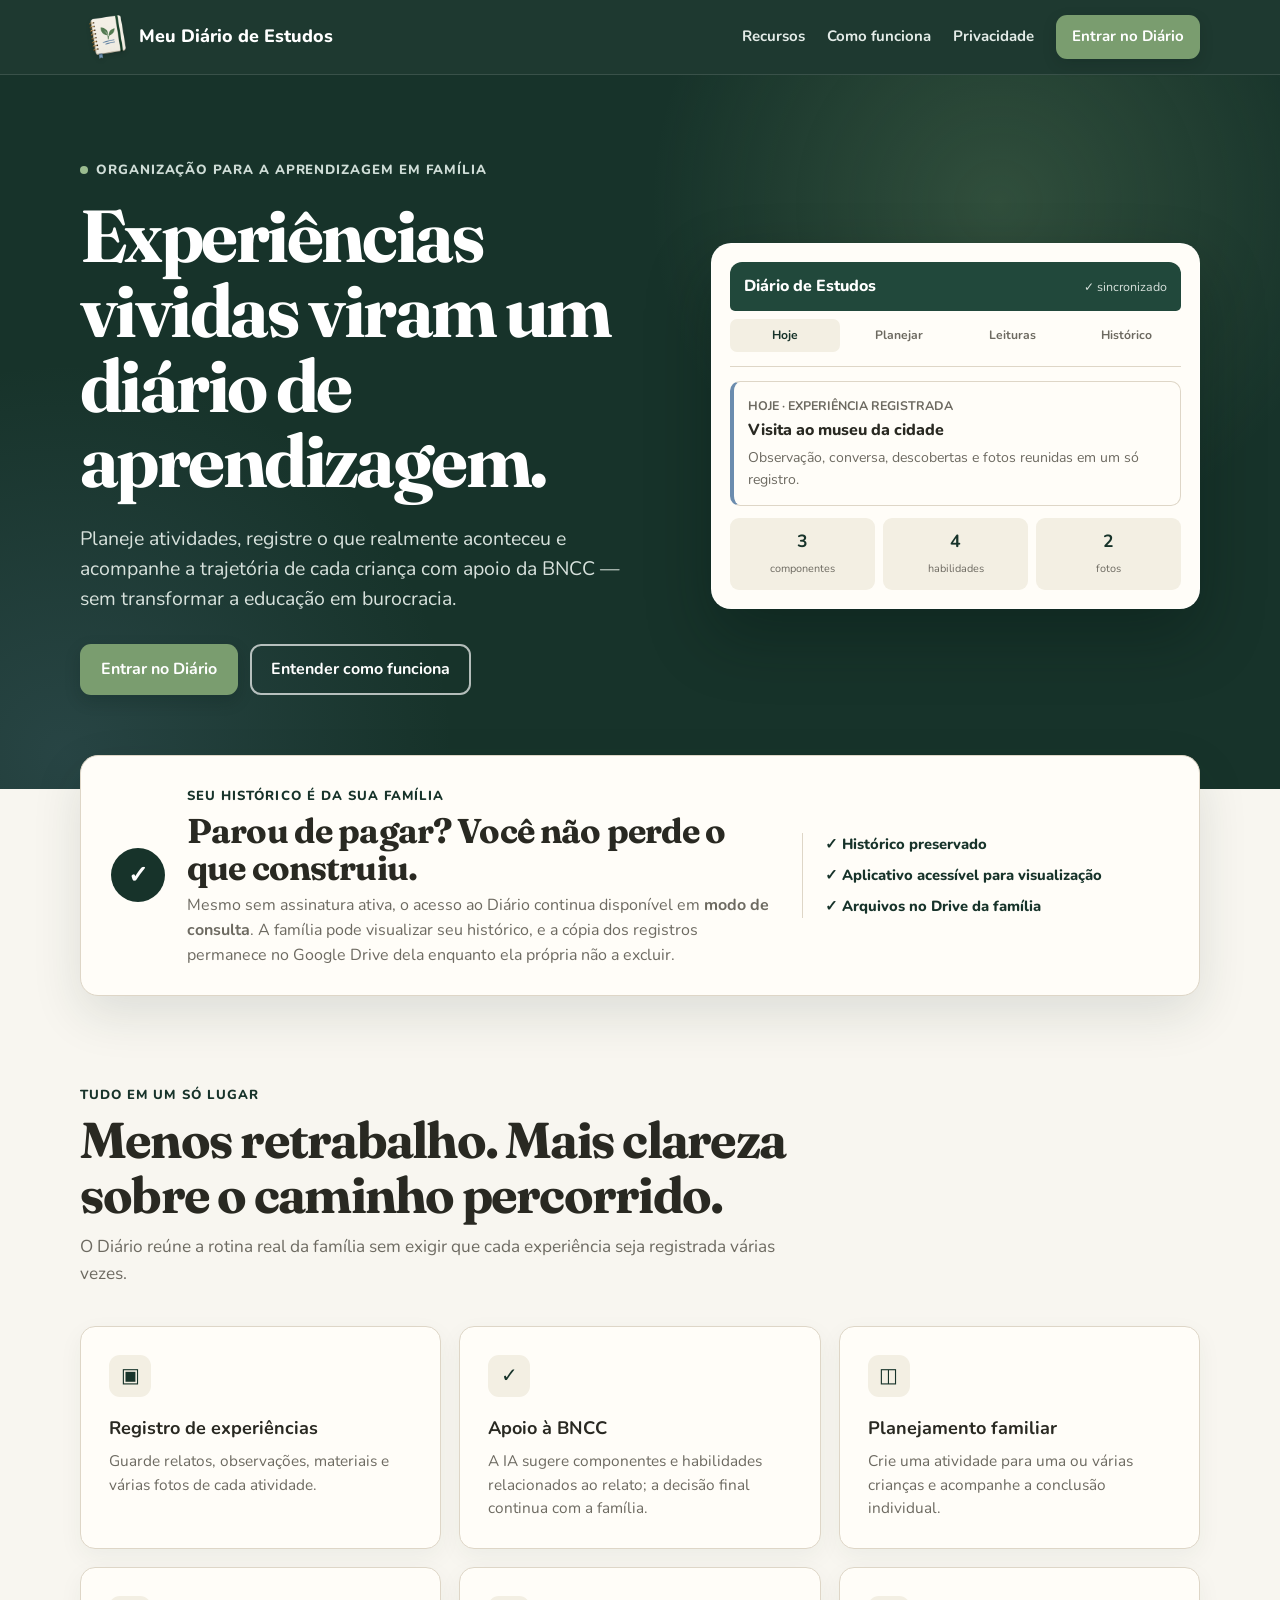
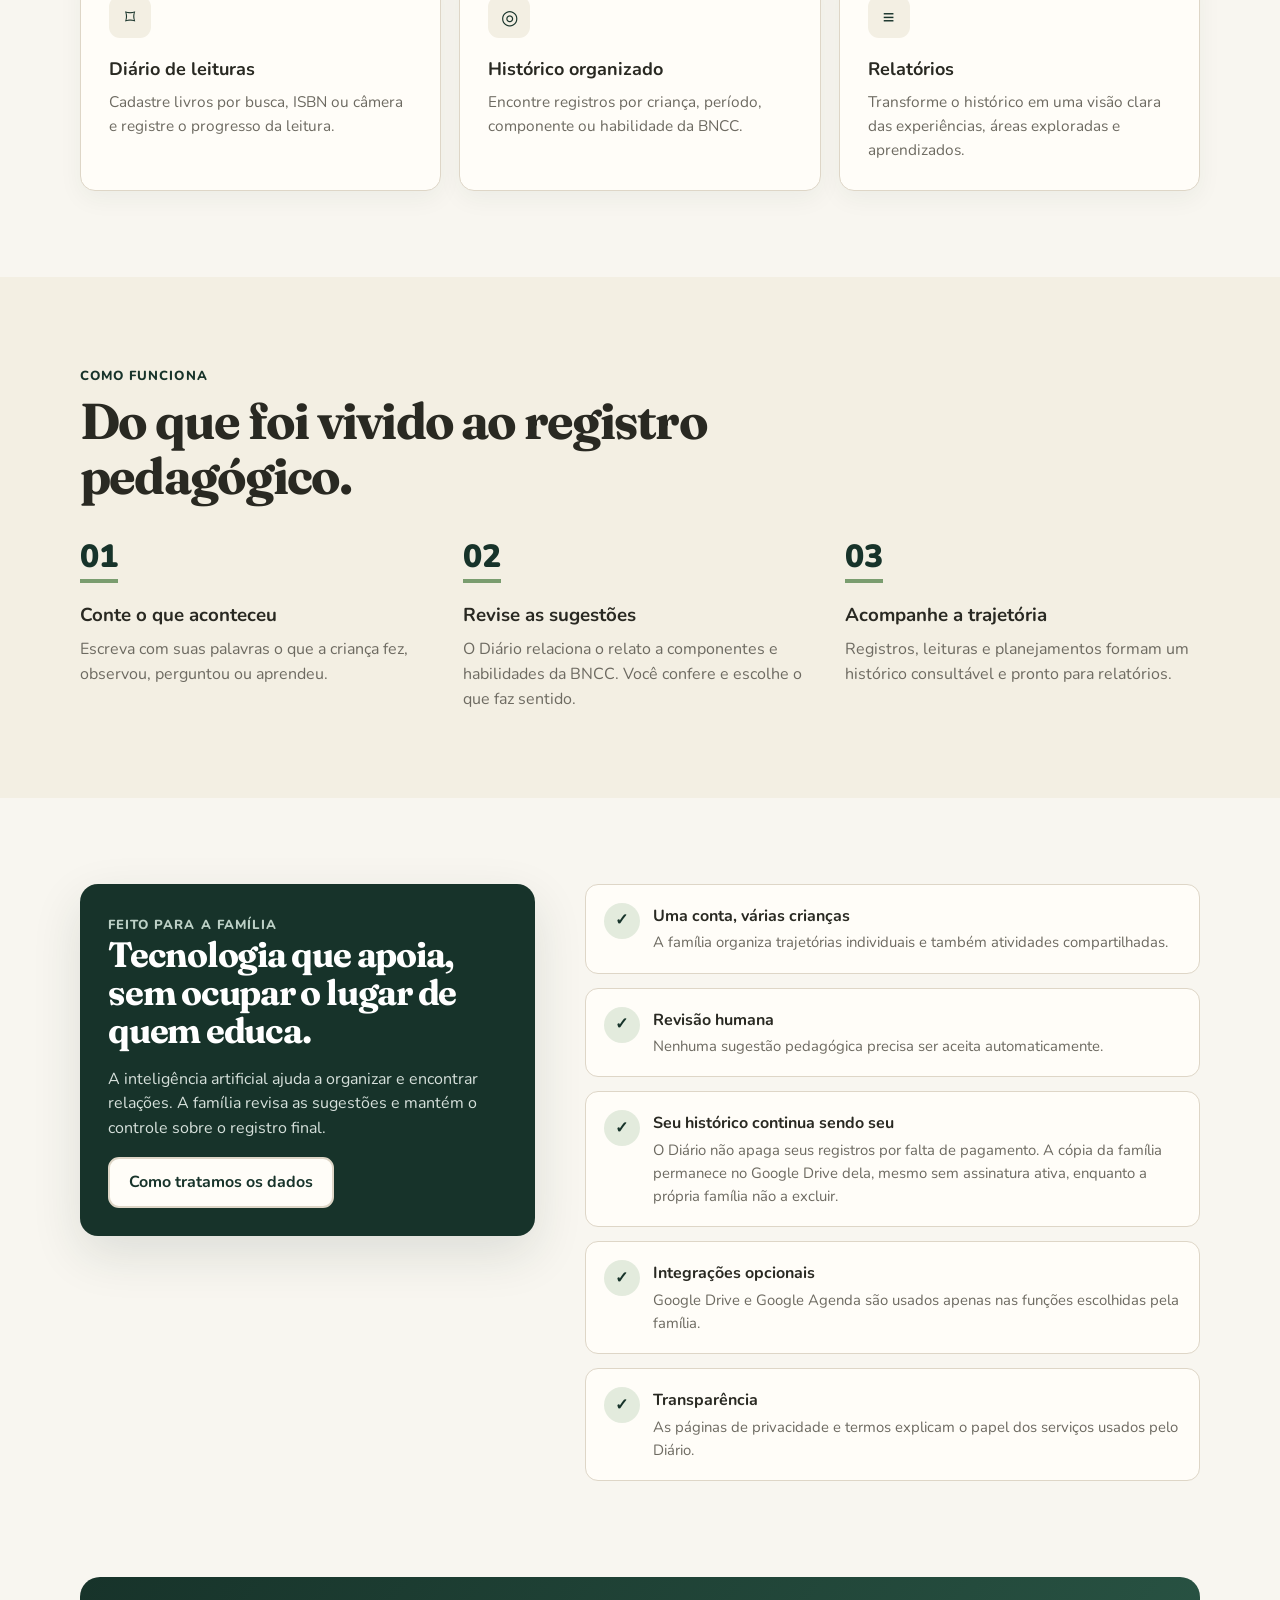
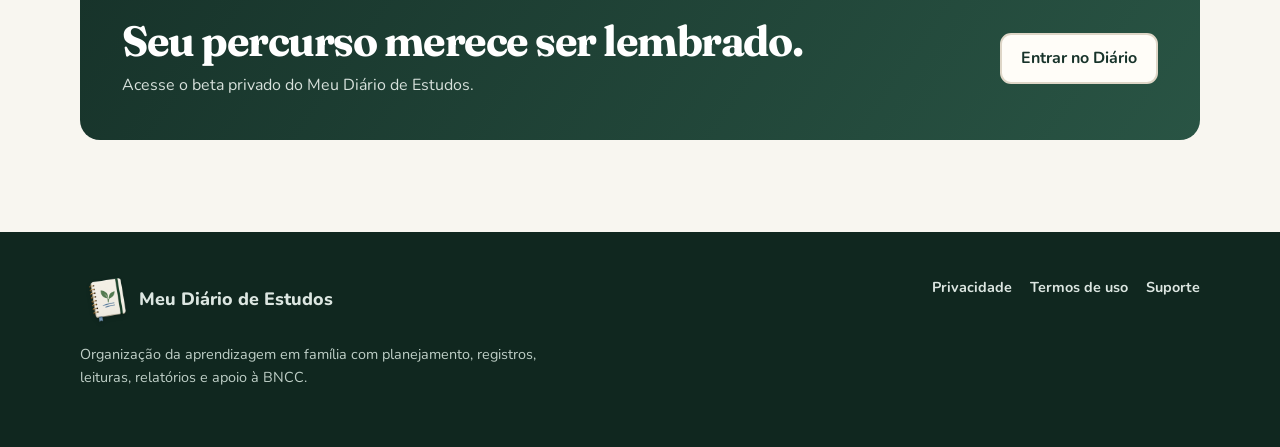
==== index.html @ 9a55ae04 "Add files via upload" ====
<!doctype html>
<html lang="pt-BR">
<head>
  <meta charset="utf-8">
  <meta name="viewport" content="width=device-width,initial-scale=1">
  <meta name="theme-color" content="#17332a">
  <meta name="description" content="Planejamento, registros de aprendizagem, leituras e relatórios para famílias que educam em casa, com apoio da BNCC e da inteligência artificial.">
  <link rel="canonical" href="https://www.meudiariodeestudos.com.br/">
  <meta property="og:type" content="website">
  <meta property="og:locale" content="pt_BR">
  <meta property="og:site_name" content="Meu Diário de Estudos">
  <meta property="og:title" content="Meu Diário de Estudos">
  <meta property="og:description" content="Seu histórico continua com você, mesmo sem assinatura ativa.">
  <meta property="og:url" content="https://www.meudiariodeestudos.com.br/">
  <meta property="og:image" content="https://www.meudiariodeestudos.com.br/card-whatsapp-v2.jpg">
  <meta property="og:image:secure_url" content="https://www.meudiariodeestudos.com.br/card-whatsapp-v2.jpg">
  <meta property="og:image:type" content="image/jpeg">
  <meta property="og:image:width" content="1200">
  <meta property="og:image:height" content="630">
  <meta property="og:image:alt" content="Meu Diário de Estudos — planejamento, registros e BNCC em um só lugar">
  <meta name="twitter:card" content="summary_large_image">
  <meta name="twitter:title" content="Meu Diário de Estudos">
  <meta name="twitter:description" content="Seu histórico continua com você, mesmo sem assinatura ativa.">
  <meta name="twitter:image" content="https://www.meudiariodeestudos.com.br/card-whatsapp-v2.jpg">
  <link rel="icon" type="image/png" href="favicon-64.png">
  <title>Meu Diário de Estudos — Homeschooling com organização e BNCC</title>
  <link rel="stylesheet" href="styles.css?v=1.5">
</head>
<body>
  <a class="skip-link" href="#conteudo">Ir para o conteúdo</a>
  <header class="site-header">
    <div class="container header-inner">
      <a class="brand" href="index.html" aria-label="Meu Diário de Estudos — início">
        <img class="brand-mark" src="logo-diario.png?v=1.5" alt="" aria-hidden="true">
        <span>Meu Diário de Estudos</span>
      </a>
      <nav class="nav" aria-label="Navegação principal">
        <a href="#recursos">Recursos</a>
        <a href="#como-funciona">Como funciona</a>
        <a href="#seguranca">Privacidade</a>
        <a class="nav-cta" href="https://app.meudiariodeestudos.com.br/">Entrar no Diário</a>
      </nav>
    </div>
  </header>

  <main id="conteudo">
    <section class="hero">
      <div class="container hero-grid">
        <div>
          <p class="eyebrow"><span class="eyebrow-dot"></span> organização para a aprendizagem em família</p>
          <h1>Experiências vividas viram um diário de aprendizagem.</h1>
          <p class="hero-copy">Planeje atividades, registre o que realmente aconteceu e acompanhe a trajetória de cada criança com apoio da BNCC — sem transformar a educação em burocracia.</p>
          <div class="actions">
            <a class="button primary" href="https://app.meudiariodeestudos.com.br/">Entrar no Diário</a>
            <a class="button secondary" href="#como-funciona">Entender como funciona</a>
          </div>
        </div>

        <div class="product-card" aria-label="Exemplo visual do Diário de Estudos">
          <div class="product-bar"><span class="product-title">Diário de Estudos</span><span class="sync">✓ sincronizado</span></div>
          <div class="product-tabs"><span class="active">Hoje</span><span>Planejar</span><span>Leituras</span><span>Histórico</span></div>
          <div class="day-card">
            <div class="day-meta">HOJE · EXPERIÊNCIA REGISTRADA</div>
            <div class="day-title">Visita ao museu da cidade</div>
            <p class="day-text">Observação, conversa, descobertas e fotos reunidas em um só registro.</p>
          </div>
          <div class="mini-row">
            <div class="mini"><strong>3</strong><span>componentes</span></div>
            <div class="mini"><strong>4</strong><span>habilidades</span></div>
            <div class="mini"><strong>2</strong><span>fotos</span></div>
          </div>
        </div>
      </div>
    </section>

    <section class="ownership" aria-labelledby="ownership-title">
      <div class="container ownership-card">
        <div class="ownership-icon" aria-hidden="true">✓</div>
        <div class="ownership-copy">
          <span class="section-kicker">Seu histórico é da sua família</span>
          <h2 id="ownership-title">Parou de pagar? Você não perde o que construiu.</h2>
          <p>Mesmo sem assinatura ativa, o acesso ao Diário continua disponível em <strong>modo de consulta</strong>. A família pode visualizar seu histórico, e a cópia dos registros permanece no Google Drive dela enquanto ela própria não a excluir.</p>
        </div>
        <div class="ownership-points" aria-label="Garantias de acesso">
          <span>✓ Histórico preservado</span>
          <span>✓ Aplicativo acessível para visualização</span>
          <span>✓ Arquivos no Drive da família</span>
        </div>
      </div>
    </section>

    <section id="recursos">
      <div class="container">
        <div class="section-head">
          <span class="section-kicker">Tudo em um só lugar</span>
          <h2>Menos retrabalho. Mais clareza sobre o caminho percorrido.</h2>
          <p>O Diário reúne a rotina real da família sem exigir que cada experiência seja registrada várias vezes.</p>
        </div>
        <div class="features">
          <article class="feature"><div class="feature-icon" aria-hidden="true">▣</div><h3>Registro de experiências</h3><p>Guarde relatos, observações, materiais e várias fotos de cada atividade.</p></article>
          <article class="feature"><div class="feature-icon" aria-hidden="true">✓</div><h3>Apoio à BNCC</h3><p>A IA sugere componentes e habilidades relacionados ao relato; a decisão final continua com a família.</p></article>
          <article class="feature"><div class="feature-icon" aria-hidden="true">◫</div><h3>Planejamento familiar</h3><p>Crie uma atividade para uma ou várias crianças e acompanhe a conclusão individual.</p></article>
          <article class="feature"><div class="feature-icon" aria-hidden="true">⌑</div><h3>Diário de leituras</h3><p>Cadastre livros por busca, ISBN ou câmera e registre o progresso da leitura.</p></article>
          <article class="feature"><div class="feature-icon" aria-hidden="true">◎</div><h3>Histórico organizado</h3><p>Encontre registros por criança, período, componente ou habilidade da BNCC.</p></article>
          <article class="feature"><div class="feature-icon" aria-hidden="true">≡</div><h3>Relatórios</h3><p>Transforme o histórico em uma visão clara das experiências, áreas exploradas e aprendizados.</p></article>
        </div>
      </div>
    </section>

    <section class="how" id="como-funciona">
      <div class="container">
        <div class="section-head">
          <span class="section-kicker">Como funciona</span>
          <h2>Do que foi vivido ao registro pedagógico.</h2>
        </div>
        <div class="steps">
          <article class="step"><h3>Conte o que aconteceu</h3><p>Escreva com suas palavras o que a criança fez, observou, perguntou ou aprendeu.</p></article>
          <article class="step"><h3>Revise as sugestões</h3><p>O Diário relaciona o relato a componentes e habilidades da BNCC. Você confere e escolhe o que faz sentido.</p></article>
          <article class="step"><h3>Acompanhe a trajetória</h3><p>Registros, leituras e planejamentos formam um histórico consultável e pronto para relatórios.</p></article>
        </div>
      </div>
    </section>

    <section id="seguranca">
      <div class="container principles-grid">
        <div class="principles-note">
          <span class="section-kicker" style="color:#bcd0c6">Feito para a família</span>
          <h2>Tecnologia que apoia, sem ocupar o lugar de quem educa.</h2>
          <p>A inteligência artificial ajuda a organizar e encontrar relações. A família revisa as sugestões e mantém o controle sobre o registro final.</p>
          <a class="button light" href="privacidade.html">Como tratamos os dados</a>
        </div>
        <div class="check-list">
          <article class="check"><div class="check-badge">✓</div><div><h3>Uma conta, várias crianças</h3><p>A família organiza trajetórias individuais e também atividades compartilhadas.</p></div></article>
          <article class="check"><div class="check-badge">✓</div><div><h3>Revisão humana</h3><p>Nenhuma sugestão pedagógica precisa ser aceita automaticamente.</p></div></article>
          <article class="check"><div class="check-badge">✓</div><div><h3>Seu histórico continua sendo seu</h3><p>O Diário não apaga seus registros por falta de pagamento. A cópia da família permanece no Google Drive dela, mesmo sem assinatura ativa, enquanto a própria família não a excluir.</p></div></article>
          <article class="check"><div class="check-badge">✓</div><div><h3>Integrações opcionais</h3><p>Google Drive e Google Agenda são usados apenas nas funções escolhidas pela família.</p></div></article>
          <article class="check"><div class="check-badge">✓</div><div><h3>Transparência</h3><p>As páginas de privacidade e termos explicam o papel dos serviços usados pelo Diário.</p></div></article>
        </div>
      </div>
    </section>

    <section class="cta">
      <div class="container cta-box">
        <div><h2>Seu percurso merece ser lembrado.</h2><p>Acesse o beta privado do Meu Diário de Estudos.</p></div>
        <a class="button light" href="https://app.meudiariodeestudos.com.br/">Entrar no Diário</a>
      </div>
    </section>
  </main>

  <footer class="site-footer">
    <div class="container footer-grid">
      <div><a class="brand" href="index.html"><img class="brand-mark" src="logo-diario.png?v=1.5" alt="" aria-hidden="true"><span>Meu Diário de Estudos</span></a><p class="footer-copy">Organização da aprendizagem em família com planejamento, registros, leituras, relatórios e apoio à BNCC.</p></div>
      <nav class="footer-links" aria-label="Links institucionais"><a href="privacidade.html">Privacidade</a><a href="termos.html">Termos de uso</a><a href="suporte.html">Suporte</a></nav>
    </div>
  </footer>
</body>
</html>
---- styles.css ----
@import url('https://fonts.googleapis.com/css2?family=Fraunces:opsz,wght@9..144,700;9..144,800&family=Nunito:wght@400;600;700;800&display=swap');

:root {
  --forest: #17332a;
  --forest-2: #21483b;
  --ink: #292922;
  --muted: #6d6a61;
  --paper: #fffdf8;
  --cream: #f3efe3;
  --sand: #e7dfcf;
  --blue: #6b8cae;
  --green: #7a9d6f;
  --gold: #d49b36;
  --line: #ded6c7;
  --shadow: 0 18px 50px rgba(23, 51, 42, .12);
}

* { box-sizing: border-box; }
html { scroll-behavior: smooth; }
body {
  margin: 0;
  background: #f8f6f0;
  color: var(--ink);
  font-family: "Nunito", Arial, Helvetica, sans-serif;
  font-size: 16px;
  line-height: 1.55;
}
a { color: inherit; }
img, svg { display: block; }
.container { width: min(1120px, calc(100% - 40px)); margin-inline: auto; }
.skip-link { position: fixed; left: 12px; top: -80px; z-index: 100; background: #fff; padding: 10px 14px; border-radius: 8px; }
.skip-link:focus { top: 12px; }

.site-header {
  position: sticky;
  top: 0;
  z-index: 30;
  color: #fff;
  background: rgba(23, 51, 42, .97);
  border-bottom: 1px solid rgba(255,255,255,.12);
  backdrop-filter: blur(10px);
}
.header-inner { min-height: 74px; display: flex; align-items: center; justify-content: space-between; gap: 24px; }
.brand { display: inline-flex; align-items: center; gap: 11px; text-decoration: none; font-weight: 800; font-size: 1.12rem; white-space: nowrap; }
.brand-mark { width: 48px; height: 48px; object-fit: contain; filter: drop-shadow(0 2px 2px rgba(0,0,0,.16)); }
.nav { display: flex; align-items: center; gap: 22px; }
.nav a { color: #e4ece8; text-decoration: none; font-weight: 700; font-size: .94rem; }
.nav a:hover, .nav a:focus-visible { color: #fff; }
.nav .nav-cta { background: var(--green); color: #fff; padding: 10px 16px; border-radius: 11px; box-shadow: 0 5px 14px rgba(5, 24, 17, .18); }
.nav .nav-cta:hover, .nav .nav-cta:focus-visible { background: #86a77c; color: #fff; }

.hero { position: relative; overflow: hidden; background: var(--forest); color: #fff; padding: 82px 0 94px; }
.hero::before { content: ""; position: absolute; inset: 0; background: radial-gradient(circle at 78% 18%, rgba(122,157,111,.26), transparent 30%), radial-gradient(circle at 5% 95%, rgba(107,140,174,.20), transparent 28%); }
.hero-grid { position: relative; display: grid; grid-template-columns: 1.08fr .92fr; gap: 58px; align-items: center; }
.eyebrow { display: inline-flex; align-items: center; gap: 8px; margin: 0 0 18px; color: #cfddd7; font-weight: 800; font-size: .83rem; letter-spacing: .07em; text-transform: uppercase; }
.eyebrow-dot { width: 8px; height: 8px; border-radius: 50%; background: #9abc8f; }
h1, h2 { font-family: "Fraunces", Georgia, serif; }
h1 { margin: 0; max-width: 740px; font-size: clamp(2.45rem, 6vw, 4.6rem); line-height: 1.02; letter-spacing: -.035em; }
.hero-copy { max-width: 650px; margin: 25px 0 0; color: #d7e1dc; font-size: clamp(1.05rem, 2vw, 1.22rem); }
.actions { display: flex; gap: 12px; flex-wrap: wrap; margin-top: 30px; }
.button { display: inline-flex; align-items: center; justify-content: center; min-height: 48px; padding: 11px 19px; border-radius: 11px; text-decoration: none; font-weight: 700; border: 2px solid transparent; transition: transform .16s ease, background .16s ease, border-color .16s ease, box-shadow .16s ease; }
.button.primary { background: var(--green); color: #fff; box-shadow: 0 6px 16px rgba(5, 24, 17, .18); }
.button.primary:hover, .button.primary:focus-visible { background: #86a77c; }
.button.secondary { border-color: rgba(255,255,255,.68); color: #fff; background: transparent; }
.button.secondary:hover, .button.secondary:focus-visible { background: rgba(255,255,255,.08); border-color: #fff; }
.button.light { background: var(--paper); color: var(--forest); border-color: var(--line); }
.button.light:hover, .button.light:focus-visible { background: var(--cream); border-color: #c8bfaf; }
.button:hover { transform: translateY(-1px); }
.button:focus-visible, .nav a:focus-visible, .footer-links a:focus-visible { outline: 3px solid #d5b36b; outline-offset: 3px; }

.product-card { position: relative; background: var(--paper); color: var(--ink); border: 1px solid rgba(255,255,255,.4); border-radius: 20px; padding: 18px; box-shadow: 0 28px 65px rgba(4,19,14,.32); }
.product-bar { background: var(--forest-2); color: #fff; border-radius: 12px 12px 5px 5px; padding: 12px 14px; display: flex; justify-content: space-between; align-items: center; }
.product-title { font-weight: 800; }
.sync { font-size: .78rem; color: #d7e1dc; }
.product-tabs { display: grid; grid-template-columns: repeat(4, 1fr); gap: 4px; padding: 8px 0 14px; border-bottom: 1px solid var(--line); }
.product-tabs span { text-align: center; color: var(--muted); font-weight: 700; font-size: .76rem; padding: 7px 3px; }
.product-tabs .active { color: var(--forest); background: var(--cream); border-radius: 7px; }
.day-card { margin-top: 14px; border: 1px solid var(--line); border-left: 4px solid var(--blue); border-radius: 10px; padding: 14px; }
.day-meta { color: var(--muted); font-size: .78rem; font-weight: 700; }
.day-title { margin: 3px 0 4px; font-weight: 800; }
.day-text { margin: 0; color: var(--muted); font-size: .88rem; }
.mini-row { display: grid; grid-template-columns: repeat(3, 1fr); gap: 8px; margin-top: 12px; }
.mini { background: var(--cream); border-radius: 9px; padding: 10px 7px; text-align: center; }
.mini strong { display: block; color: var(--forest); font-size: 1.1rem; }
.mini span { color: var(--muted); font-size: .68rem; }

section { padding: 86px 0; }
.ownership { padding: 0; position: relative; z-index: 4; margin-top: -34px; }
.ownership-card {
  display: grid;
  grid-template-columns: auto 1fr minmax(250px, .62fr);
  gap: 22px;
  align-items: center;
  background: var(--paper);
  border: 1px solid var(--line);
  border-radius: 18px;
  padding: 27px 30px;
  box-shadow: var(--shadow);
}
.ownership-icon { width: 54px; height: 54px; display: grid; place-items: center; border-radius: 50%; background: var(--forest); color: #fff; font-size: 1.5rem; font-weight: 900; }
.ownership-copy h2 { margin: 4px 0 7px; font-size: clamp(1.55rem, 3vw, 2.15rem); letter-spacing: -.025em; }
.ownership-copy p { margin: 0; color: var(--muted); }
.ownership-points { display: grid; gap: 8px; padding-left: 22px; border-left: 1px solid var(--line); color: var(--forest); font-weight: 800; font-size: .92rem; }
.section-head { max-width: 720px; margin-bottom: 38px; }
.section-kicker { color: var(--forest); font-weight: 800; font-size: .82rem; letter-spacing: .08em; text-transform: uppercase; }
h2 { margin: 7px 0 12px; font-size: clamp(2rem, 4vw, 3.15rem); line-height: 1.08; letter-spacing: -.035em; }
.section-head p { margin: 0; color: var(--muted); font-size: 1.08rem; }
.features { display: grid; grid-template-columns: repeat(3, 1fr); gap: 18px; }
.feature { background: var(--paper); border: 1px solid var(--line); border-radius: 15px; padding: 28px; box-shadow: 0 8px 24px rgba(23,51,42,.05); }
.feature-icon { width: 42px; height: 42px; display: grid; place-items: center; border-radius: 11px; background: var(--cream); color: var(--forest); font-size: 1.25rem; }
.feature h3 { margin: 17px 0 7px; font-size: 1.13rem; }
.feature p { margin: 0; color: var(--muted); font-size: .96rem; }

.how { background: var(--cream); }
.steps { display: grid; grid-template-columns: repeat(3, 1fr); gap: 28px; counter-reset: step; }
.step { position: relative; padding-top: 60px; }
.step::before { counter-increment: step; content: "0" counter(step); position: absolute; inset: 0 auto auto 0; color: var(--forest); font-size: 2rem; line-height: 1; font-weight: 900; border-bottom: 4px solid var(--green); padding-bottom: 6px; }
.step h3 { margin: 0 0 7px; }
.step p { margin: 0; color: var(--muted); }

.principles-grid { display: grid; grid-template-columns: .85fr 1.15fr; gap: 50px; align-items: start; }
.principles-note { background: var(--forest); color: #fff; border-radius: 18px; padding: 28px; box-shadow: var(--shadow); }
.principles-note h2 { font-size: 2.2rem; margin-top: 0; }
.principles-note p { color: #d7e1dc; }
.check-list { display: grid; gap: 14px; }
.check { display: grid; grid-template-columns: 36px 1fr; gap: 13px; align-items: start; padding: 18px; border: 1px solid var(--line); border-radius: 13px; background: var(--paper); }
.check-badge { width: 36px; height: 36px; display: grid; place-items: center; border-radius: 50%; background: #e3ebdd; color: var(--forest); font-weight: 900; }
.check h3 { margin: 1px 0 3px; font-size: 1rem; }
.check p { margin: 0; color: var(--muted); font-size: .93rem; }

.cta { padding-top: 10px; padding-bottom: 92px; }
.cta-box { background: linear-gradient(125deg, var(--forest), #295444); color: #fff; border-radius: 20px; padding: 42px; display: flex; align-items: center; justify-content: space-between; gap: 30px; }
.cta-box h2 { margin: 0 0 8px; font-size: clamp(1.8rem, 4vw, 2.65rem); }
.cta-box p { margin: 0; color: #d7e1dc; }

.site-footer { background: #10271f; color: #dce6e1; padding: 44px 0; }
.footer-grid { display: flex; justify-content: space-between; gap: 30px; align-items: flex-start; }
.footer-copy { margin-top: 12px; max-width: 460px; color: #bfcfc7; font-size: .9rem; }
.footer-brand { display: grid; gap: 12px; }
.footer-brand .brand-mark { width: 42px; height: 42px; }
.footer-brand .brand { color: #fff; }
.footer-links { display: flex; gap: 18px; flex-wrap: wrap; }
.footer-links a { color: #dce6e1; text-decoration: none; font-weight: 700; font-size: .9rem; }

.legal-main { min-height: calc(100vh - 180px); padding: 58px 0 84px; }
.legal-card { max-width: 850px; background: var(--paper); border: 1px solid var(--line); border-radius: 16px; padding: clamp(24px, 5vw, 48px); box-shadow: 0 10px 35px rgba(23,51,42,.06); }
.legal-card h1 { color: var(--forest); font-size: clamp(2.1rem, 5vw, 3.4rem); }
.legal-card h2 { font-size: 1.35rem; margin-top: 34px; letter-spacing: -.015em; }
.legal-card p, .legal-card li { color: #55534d; }
.legal-card .updated { color: var(--muted); font-size: .9rem; }
.legal-card a { color: var(--forest); font-weight: 700; }
.support-box { margin-top: 26px; padding: 19px; background: var(--cream); border-radius: 12px; }

@media (max-width: 900px) {
  .hero-grid, .principles-grid { grid-template-columns: 1fr; }
  .ownership-card { grid-template-columns: auto 1fr; }
  .ownership-points { grid-column: 2; border-left: 0; padding-left: 0; }
  .hero-grid { gap: 46px; }
  .product-card { max-width: 620px; }
  .features { grid-template-columns: repeat(2, 1fr); }
}
@media (max-width: 700px) {
  .container { width: min(100% - 28px, 1120px); }
  .header-inner { min-height: 66px; }
  .nav a:not(.nav-cta) { display: none; }
  .brand { font-size: 1rem; }
  .brand-mark { width: 31px; height: 31px; }
  .hero { padding: 58px 0 68px; }
  .ownership { margin-top: -24px; }
  .ownership-card { grid-template-columns: 1fr; padding: 23px; }
  .ownership-points { grid-column: auto; border-top: 1px solid var(--line); padding-top: 17px; }
  .features, .steps { grid-template-columns: 1fr; }
  section { padding: 64px 0; }
  .cta-box, .footer-grid { flex-direction: column; align-items: flex-start; }
  .cta-box { padding: 28px; }
  .actions .button { width: 100%; }
}
@media (max-width: 420px) {
  .nav-cta { padding: 9px 11px !important; font-size: .84rem !important; }
  .brand span { max-width: 146px; white-space: normal; line-height: 1.05; }
  .product-card { padding: 11px; }
}
@media (prefers-reduced-motion: reduce) { html { scroll-behavior: auto; } .button:hover { transform: none; } }
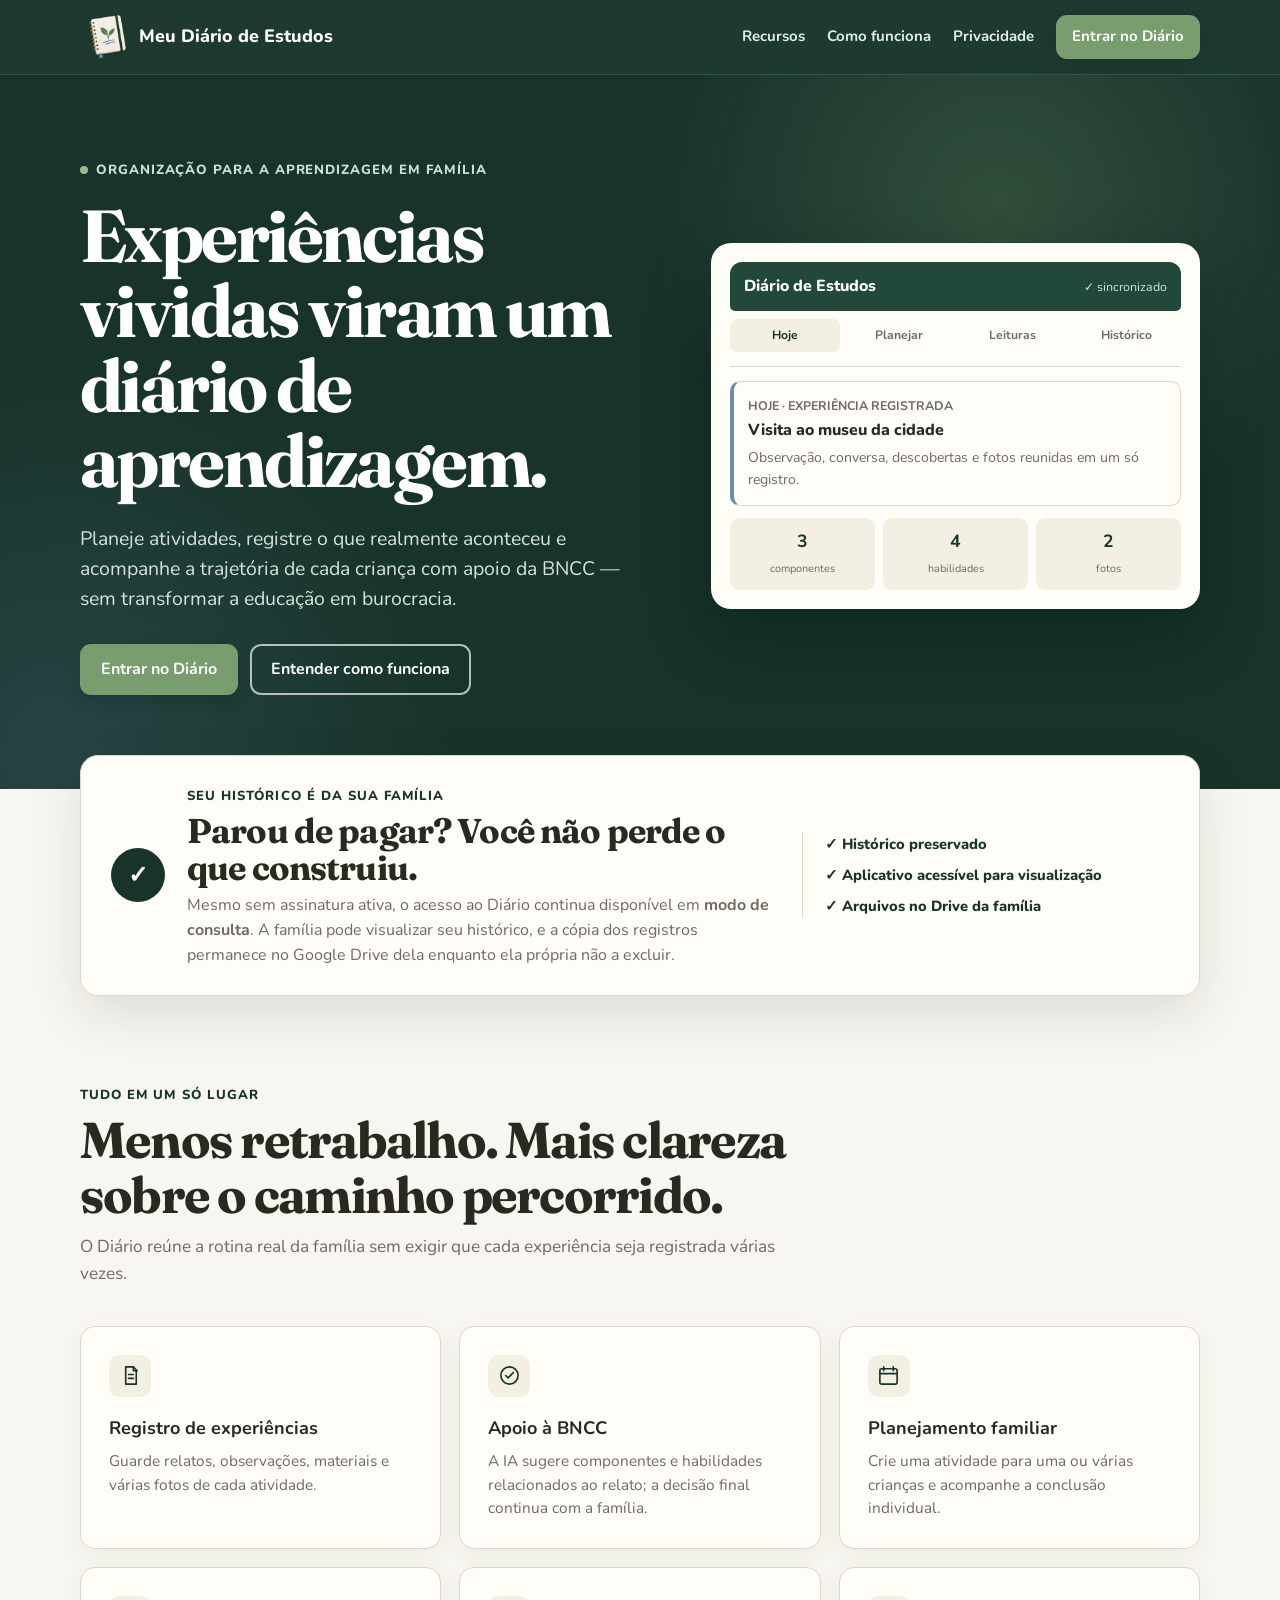
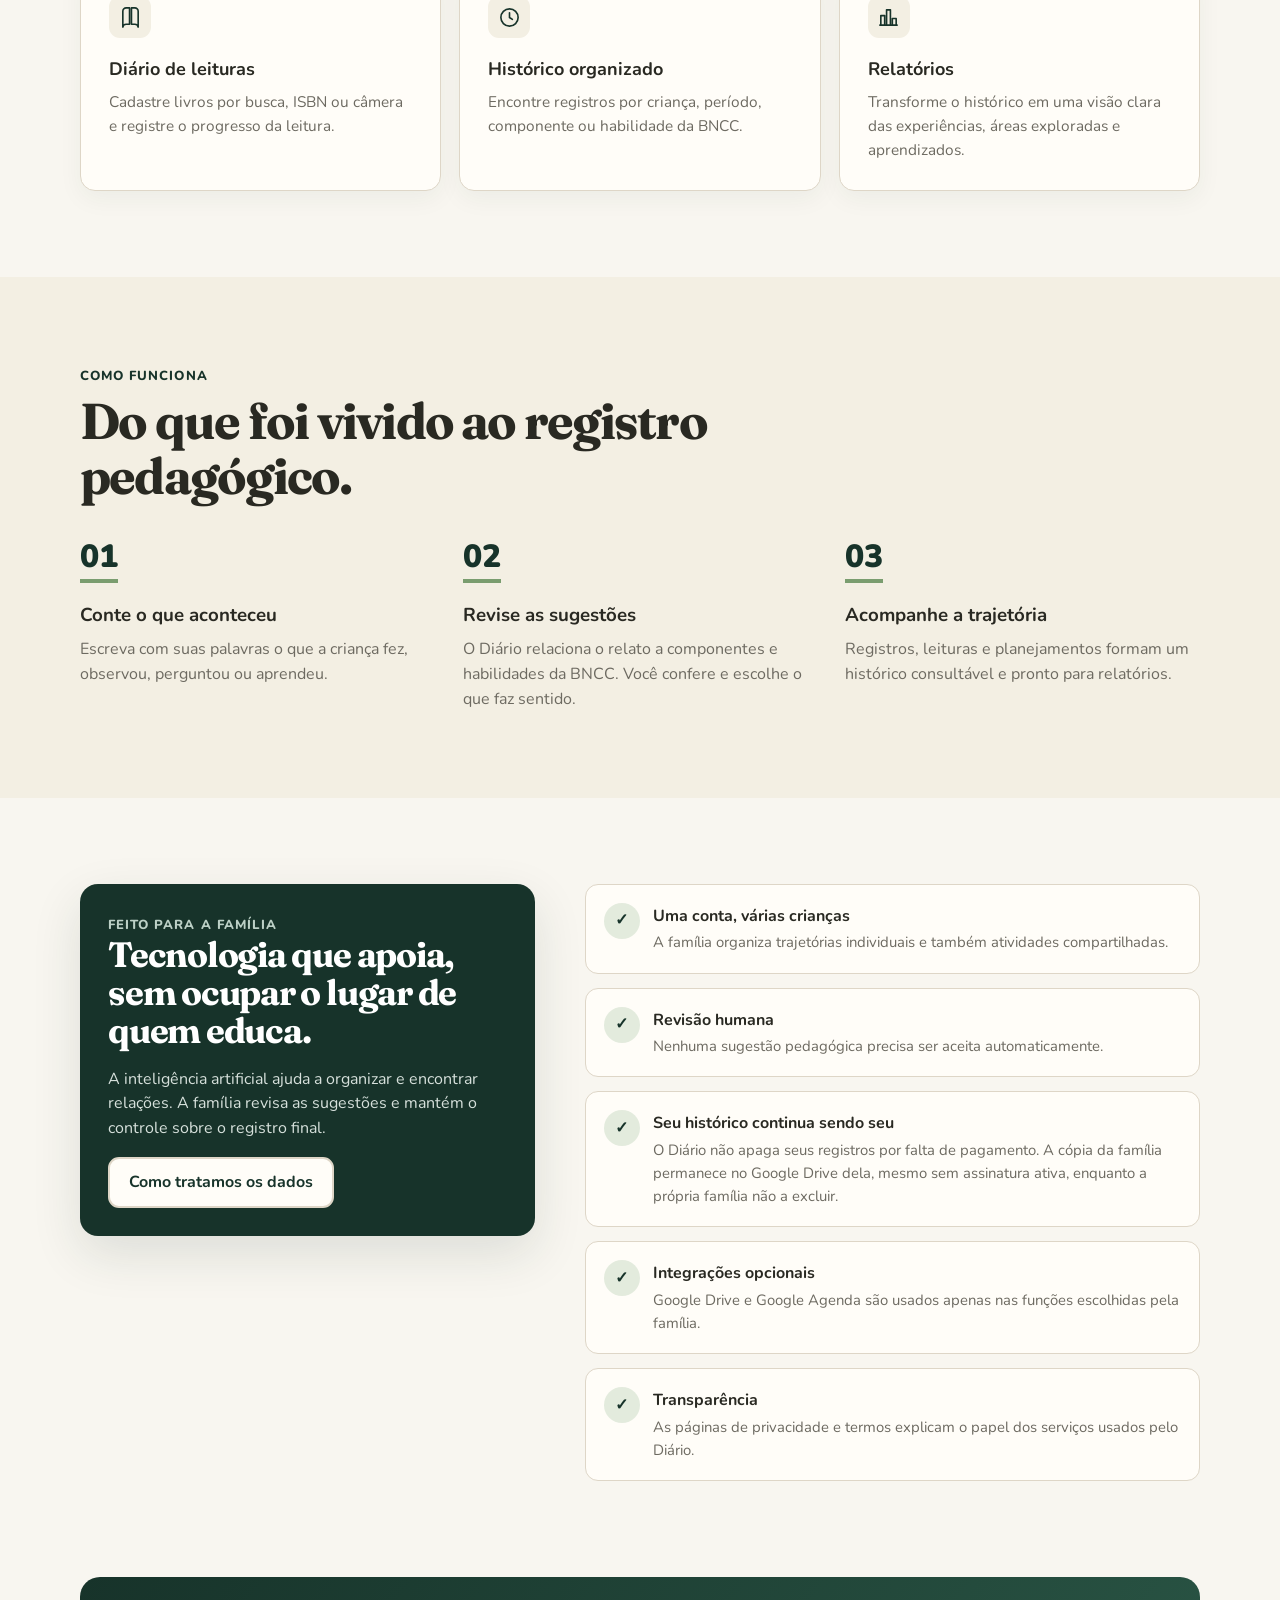
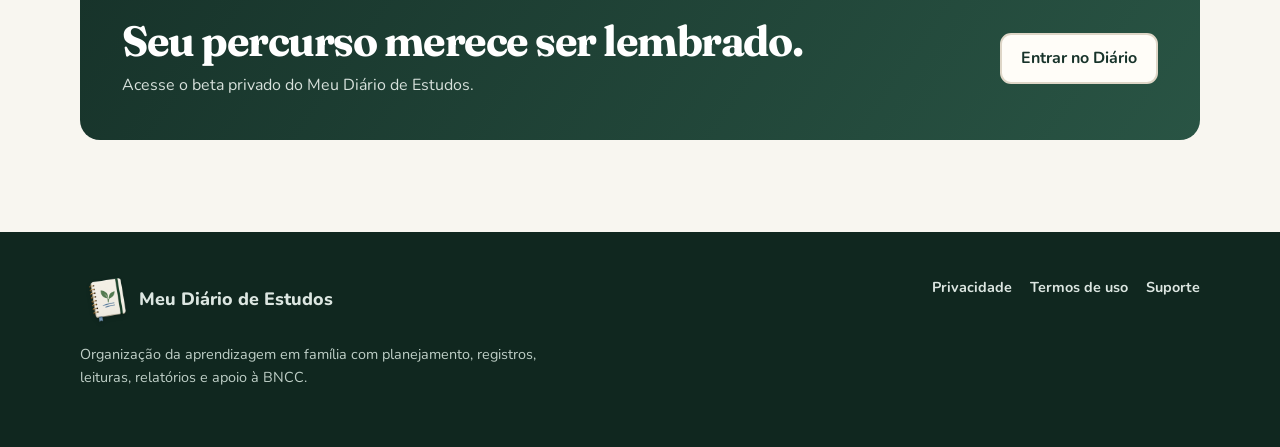
==== commit c8dfff31: "Add files via upload" ====
--- a/index.html
+++ b/index.html
@@ -24,14 +24,14 @@
   <meta name="twitter:image" content="https://www.meudiariodeestudos.com.br/card-whatsapp-v2.jpg">
   <link rel="icon" type="image/png" href="favicon-64.png">
   <title>Meu Diário de Estudos — Homeschooling com organização e BNCC</title>
-  <link rel="stylesheet" href="styles.css?v=1.5">
+  <link rel="stylesheet" href="styles.css?v=1.6">
 </head>
 <body>
   <a class="skip-link" href="#conteudo">Ir para o conteúdo</a>
   <header class="site-header">
     <div class="container header-inner">
       <a class="brand" href="index.html" aria-label="Meu Diário de Estudos — início">
-        <img class="brand-mark" src="logo-diario.png?v=1.5" alt="" aria-hidden="true">
+        <img class="brand-mark" src="logo-diario.png?v=1.6" alt="" aria-hidden="true">
         <span>Meu Diário de Estudos</span>
       </a>
       <nav class="nav" aria-label="Navegação principal">
@@ -97,12 +97,12 @@
           <p>O Diário reúne a rotina real da família sem exigir que cada experiência seja registrada várias vezes.</p>
         </div>
         <div class="features">
-          <article class="feature"><div class="feature-icon" aria-hidden="true">▣</div><h3>Registro de experiências</h3><p>Guarde relatos, observações, materiais e várias fotos de cada atividade.</p></article>
-          <article class="feature"><div class="feature-icon" aria-hidden="true">✓</div><h3>Apoio à BNCC</h3><p>A IA sugere componentes e habilidades relacionados ao relato; a decisão final continua com a família.</p></article>
-          <article class="feature"><div class="feature-icon" aria-hidden="true">◫</div><h3>Planejamento familiar</h3><p>Crie uma atividade para uma ou várias crianças e acompanhe a conclusão individual.</p></article>
-          <article class="feature"><div class="feature-icon" aria-hidden="true">⌑</div><h3>Diário de leituras</h3><p>Cadastre livros por busca, ISBN ou câmera e registre o progresso da leitura.</p></article>
-          <article class="feature"><div class="feature-icon" aria-hidden="true">◎</div><h3>Histórico organizado</h3><p>Encontre registros por criança, período, componente ou habilidade da BNCC.</p></article>
-          <article class="feature"><div class="feature-icon" aria-hidden="true">≡</div><h3>Relatórios</h3><p>Transforme o histórico em uma visão clara das experiências, áreas exploradas e aprendizados.</p></article>
+          <article class="feature"><div class="feature-icon" aria-hidden="true"><svg viewBox="0 0 24 24"><path d="M7 3h8l3 3v15H7z"/><path d="M15 3v4h4M10 11h5M10 15h5"/></svg></div><h3>Registro de experiências</h3><p>Guarde relatos, observações, materiais e várias fotos de cada atividade.</p></article>
+          <article class="feature"><div class="feature-icon" aria-hidden="true"><svg viewBox="0 0 24 24"><circle cx="12" cy="12" r="9"/><path d="m8 12 2.5 2.5L16 9"/></svg></div><h3>Apoio à BNCC</h3><p>A IA sugere componentes e habilidades relacionados ao relato; a decisão final continua com a família.</p></article>
+          <article class="feature"><div class="feature-icon" aria-hidden="true"><svg viewBox="0 0 24 24"><rect x="3" y="5" width="18" height="16" rx="2"/><path d="M7 3v4M17 3v4M3 10h18"/></svg></div><h3>Planejamento familiar</h3><p>Crie uma atividade para uma ou várias crianças e acompanhe a conclusão individual.</p></article>
+          <article class="feature"><div class="feature-icon" aria-hidden="true"><svg viewBox="0 0 24 24"><path d="M4 5.5A3.5 3.5 0 0 1 7.5 2H11v17H7.5A3.5 3.5 0 0 0 4 22zM20 5.5A3.5 3.5 0 0 0 16.5 2H13v17h3.5A3.5 3.5 0 0 1 20 22z"/></svg></div><h3>Diário de leituras</h3><p>Cadastre livros por busca, ISBN ou câmera e registre o progresso da leitura.</p></article>
+          <article class="feature"><div class="feature-icon" aria-hidden="true"><svg viewBox="0 0 24 24"><circle cx="12" cy="12" r="9"/><path d="M12 7v5l3 2"/></svg></div><h3>Histórico organizado</h3><p>Encontre registros por criança, período, componente ou habilidade da BNCC.</p></article>
+          <article class="feature"><div class="feature-icon" aria-hidden="true"><svg viewBox="0 0 24 24"><path d="M4 20V10h4v10M10 20V4h4v16M16 20v-7h4v7M3 20h18"/></svg></div><h3>Relatórios</h3><p>Transforme o histórico em uma visão clara das experiências, áreas exploradas e aprendizados.</p></article>
         </div>
       </div>
     </section>
@@ -149,7 +149,7 @@
 
   <footer class="site-footer">
     <div class="container footer-grid">
-      <div><a class="brand" href="index.html"><img class="brand-mark" src="logo-diario.png?v=1.5" alt="" aria-hidden="true"><span>Meu Diário de Estudos</span></a><p class="footer-copy">Organização da aprendizagem em família com planejamento, registros, leituras, relatórios e apoio à BNCC.</p></div>
+      <div><a class="brand" href="index.html"><img class="brand-mark" src="logo-diario.png?v=1.6" alt="" aria-hidden="true"><span>Meu Diário de Estudos</span></a><p class="footer-copy">Organização da aprendizagem em família com planejamento, registros, leituras, relatórios e apoio à BNCC.</p></div>
       <nav class="footer-links" aria-label="Links institucionais"><a href="privacidade.html">Privacidade</a><a href="termos.html">Termos de uso</a><a href="suporte.html">Suporte</a></nav>
     </div>
   </footer>
--- a/styles.css
+++ b/styles.css
@@ -107,7 +107,8 @@
 .section-head p { margin: 0; color: var(--muted); font-size: 1.08rem; }
 .features { display: grid; grid-template-columns: repeat(3, 1fr); gap: 18px; }
 .feature { background: var(--paper); border: 1px solid var(--line); border-radius: 15px; padding: 28px; box-shadow: 0 8px 24px rgba(23,51,42,.05); }
-.feature-icon { width: 42px; height: 42px; display: grid; place-items: center; border-radius: 11px; background: var(--cream); color: var(--forest); font-size: 1.25rem; }
+.feature-icon { width: 42px; height: 42px; display: grid; place-items: center; border-radius: 11px; background: var(--cream); color: var(--forest); }
+.feature-icon svg { width: 23px; height: 23px; fill: none; stroke: currentColor; stroke-width: 1.7; stroke-linecap: round; stroke-linejoin: round; }
 .feature h3 { margin: 17px 0 7px; font-size: 1.13rem; }
 .feature p { margin: 0; color: var(--muted); font-size: .96rem; }
 
@@ -176,8 +177,11 @@
   .actions .button { width: 100%; }
 }
 @media (max-width: 420px) {
-  .nav-cta { padding: 9px 11px !important; font-size: .84rem !important; }
-  .brand span { max-width: 146px; white-space: normal; line-height: 1.05; }
+  .header-inner { gap: 8px; }
+  .site-header .brand { gap: 7px; font-size: .82rem; }
+  .site-header .brand-mark { width: 28px; height: 28px; }
+  .site-header .brand span { max-width: none; white-space: nowrap; line-height: 1; }
+  .nav-cta { padding: 8px 9px !important; font-size: .72rem !important; white-space: nowrap; }
   .product-card { padding: 11px; }
 }
 @media (prefers-reduced-motion: reduce) { html { scroll-behavior: auto; } .button:hover { transform: none; } }
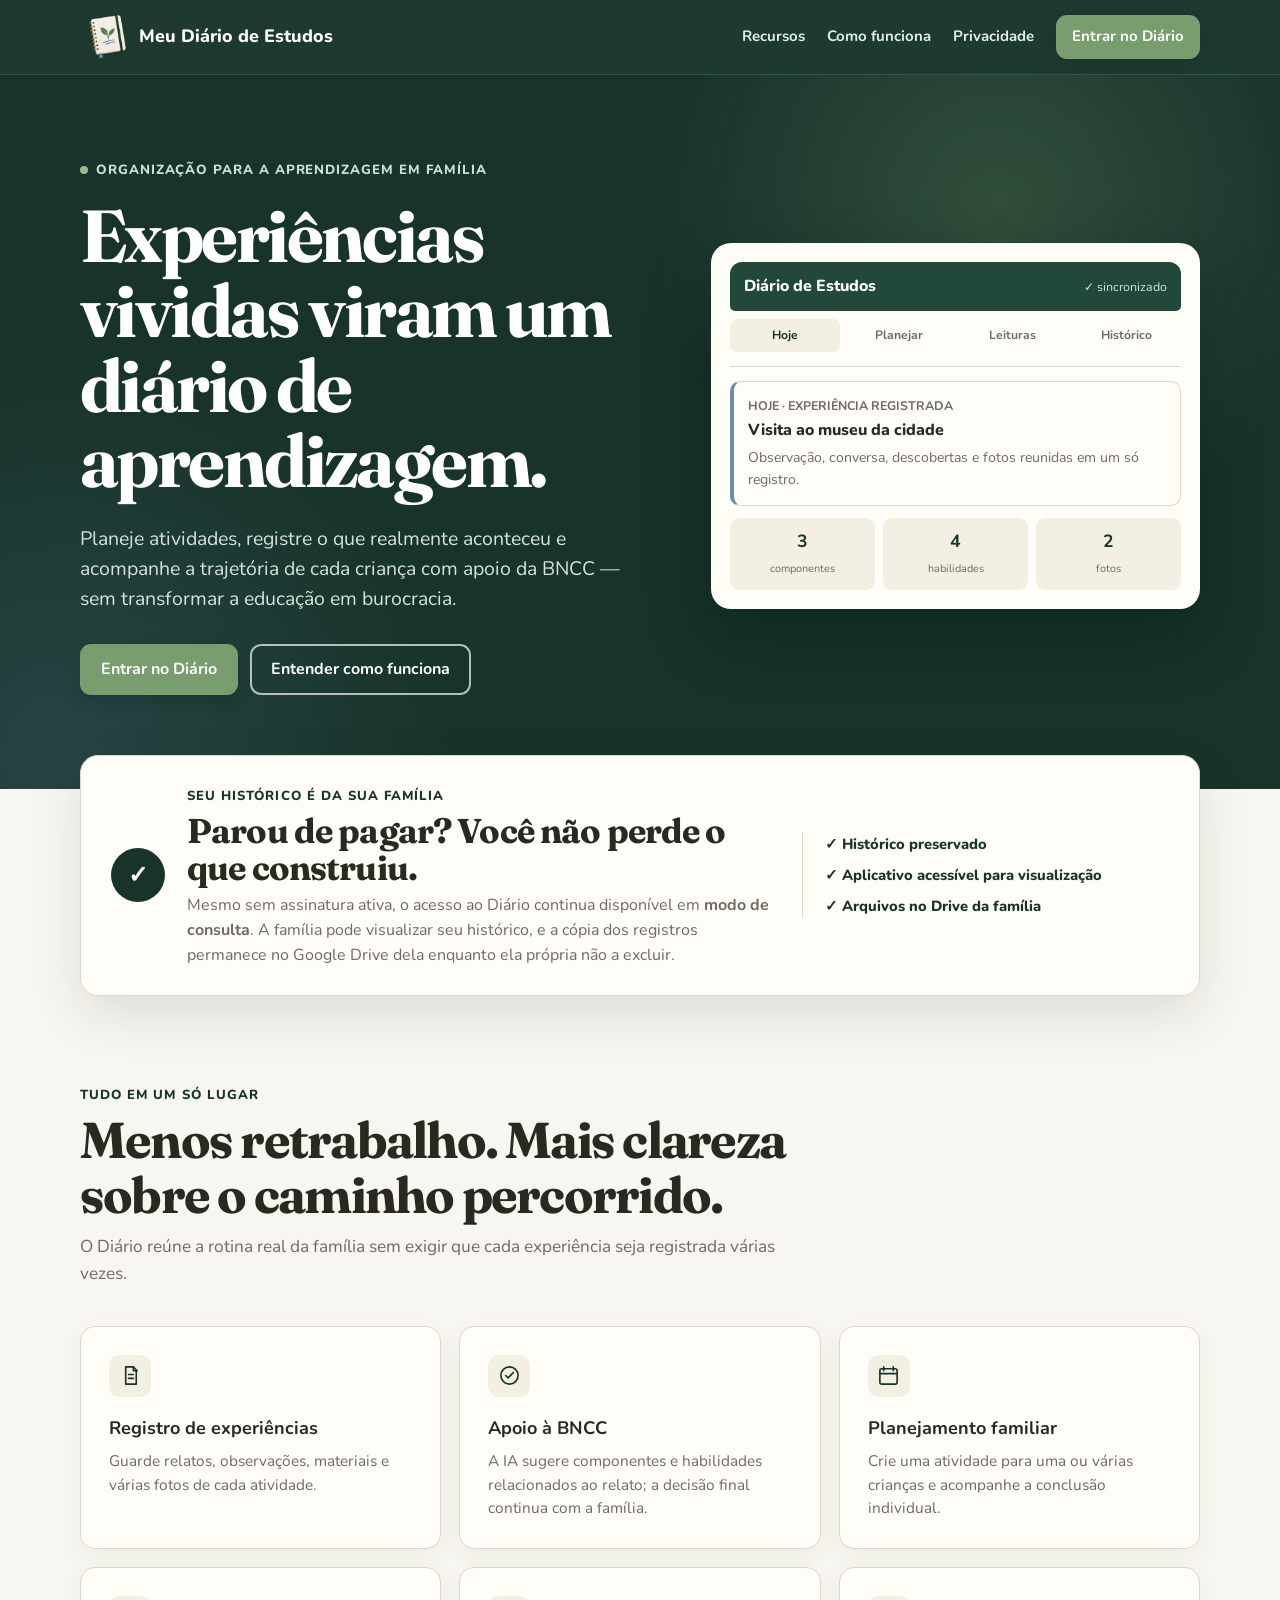
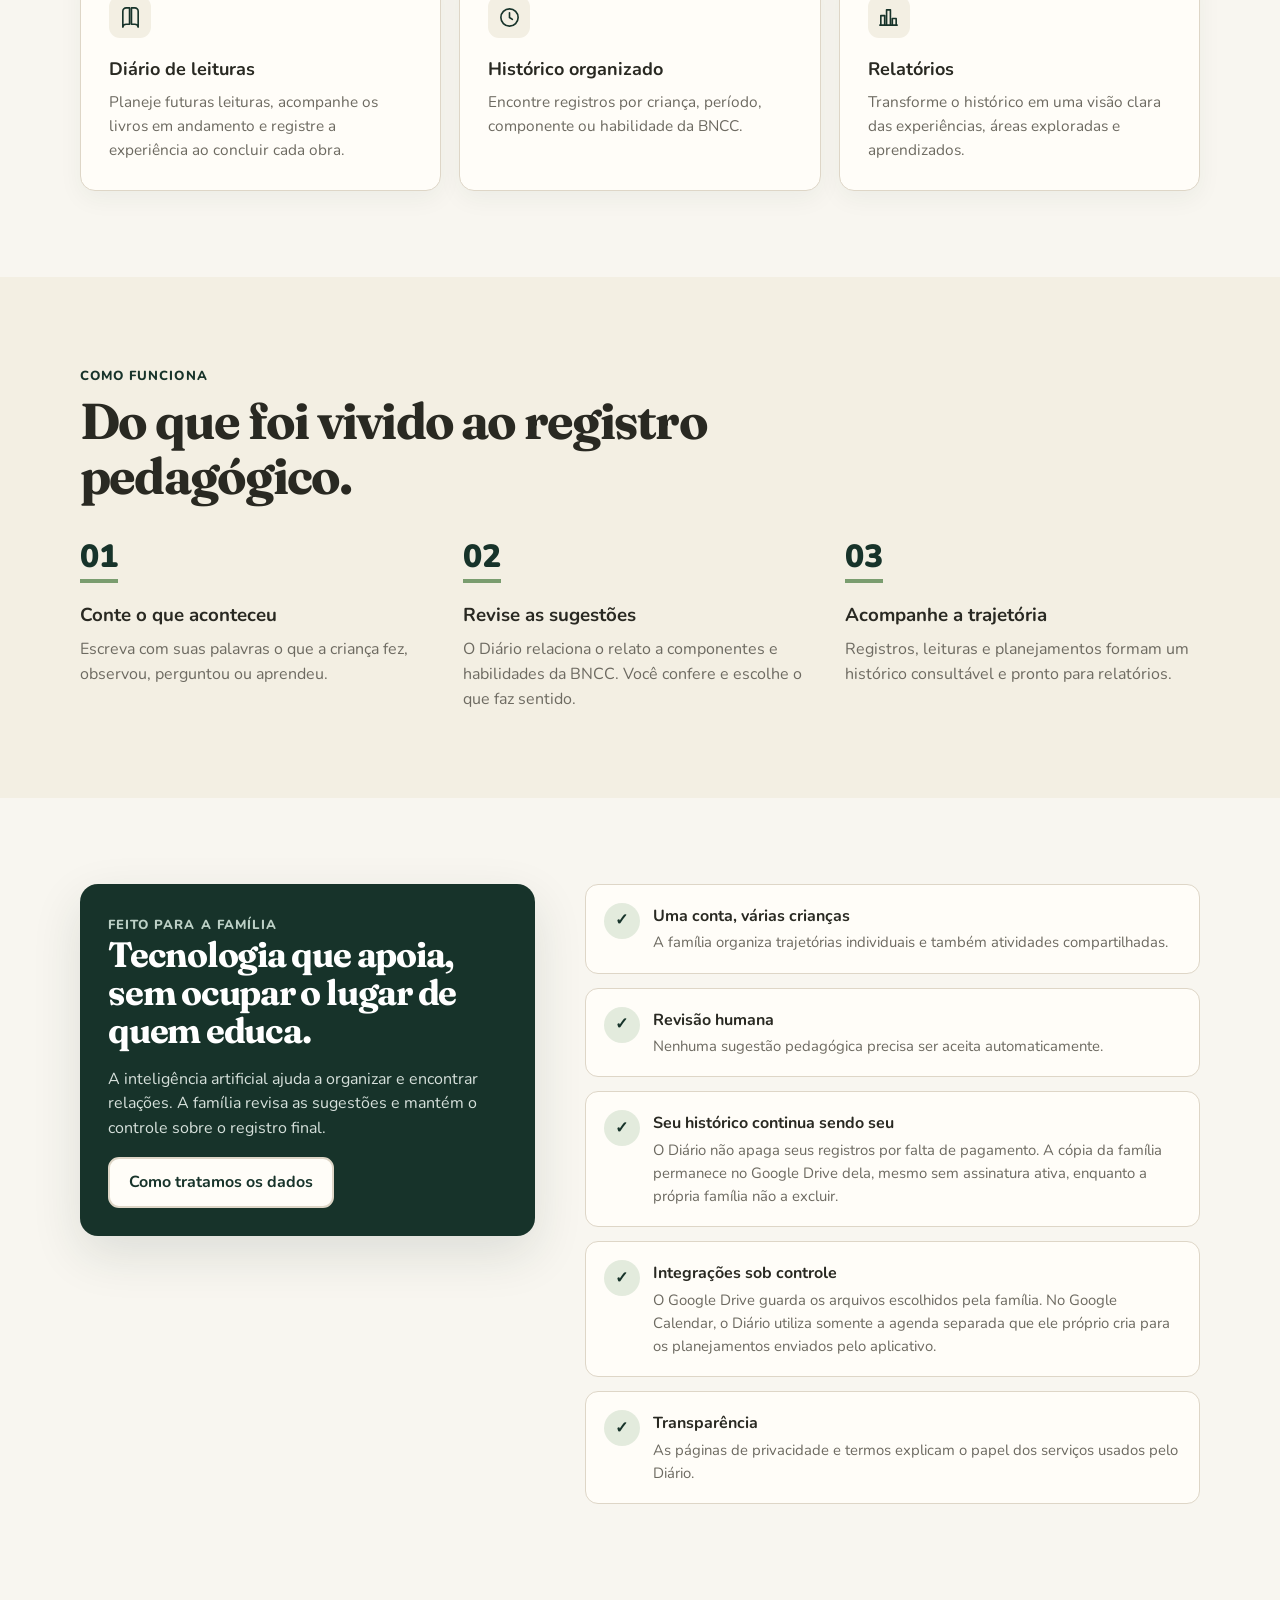
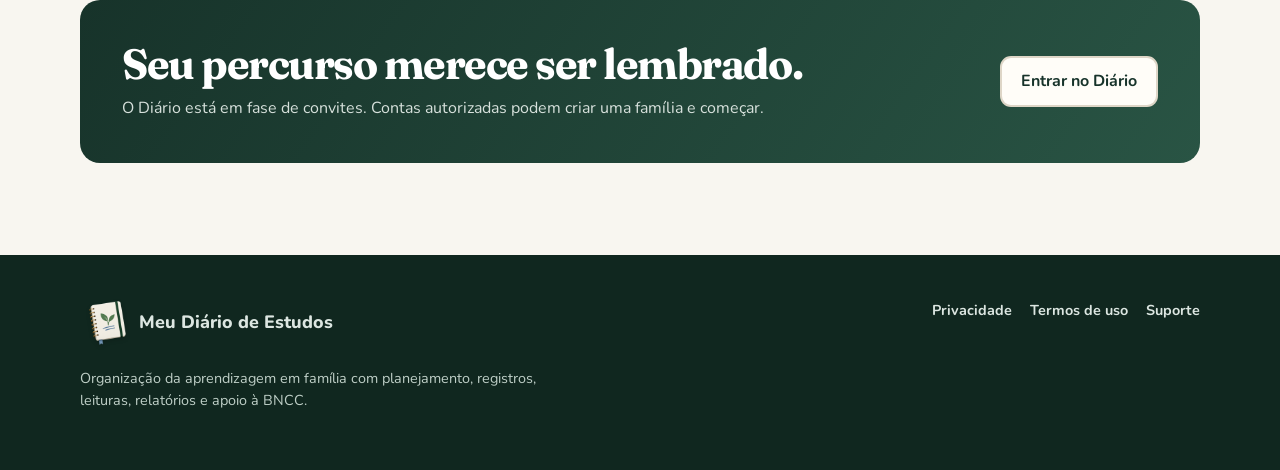
==== commit a6b0ddf8: "Add files via upload" ====
--- a/index.html
+++ b/index.html
@@ -24,14 +24,14 @@
   <meta name="twitter:image" content="https://www.meudiariodeestudos.com.br/card-whatsapp-v2.jpg">
   <link rel="icon" type="image/png" href="favicon-64.png">
   <title>Meu Diário de Estudos — Homeschooling com organização e BNCC</title>
-  <link rel="stylesheet" href="styles.css?v=1.6">
+  <link rel="stylesheet" href="styles.css?v=1.9">
 </head>
 <body>
   <a class="skip-link" href="#conteudo">Ir para o conteúdo</a>
   <header class="site-header">
     <div class="container header-inner">
       <a class="brand" href="index.html" aria-label="Meu Diário de Estudos — início">
-        <img class="brand-mark" src="logo-diario.png?v=1.6" alt="" aria-hidden="true">
+        <img class="brand-mark" src="logo-diario.png?v=1.9" alt="" aria-hidden="true">
         <span>Meu Diário de Estudos</span>
       </a>
       <nav class="nav" aria-label="Navegação principal">
@@ -56,7 +56,7 @@
           </div>
         </div>
 
-        <div class="product-card" aria-label="Exemplo visual do Diário de Estudos">
+        <div class="product-card product-card-desktop" aria-label="Exemplo do Diário de Estudos no computador">
           <div class="product-bar"><span class="product-title">Diário de Estudos</span><span class="sync">✓ sincronizado</span></div>
           <div class="product-tabs"><span class="active">Hoje</span><span>Planejar</span><span>Leituras</span><span>Histórico</span></div>
           <div class="day-card">
@@ -68,6 +68,28 @@
             <div class="mini"><strong>3</strong><span>componentes</span></div>
             <div class="mini"><strong>4</strong><span>habilidades</span></div>
             <div class="mini"><strong>2</strong><span>fotos</span></div>
+          </div>
+        </div>
+
+        <div class="product-card product-card-mobile" aria-label="Exemplo do Diário de Estudos no celular">
+          <div class="mobile-product-head">
+            <div class="mobile-product-brand"><img src="logo-diario.png?v=1.9" alt="" aria-hidden="true"><strong>Diário de Estudos</strong></div>
+            <span class="mobile-sync"><span aria-hidden="true">●</span> Sincronizado</span>
+          </div>
+          <div class="mobile-today-card">
+            <span class="day-meta">FAMÍLIA ANDRADE</span>
+            <h3>Hoje</h3>
+            <span class="mobile-date">13/09/2026</span>
+            <div class="mobile-child"><span>Criança</span><strong>Cecília Garcia de Andrade</strong><b aria-hidden="true">⌄</b></div>
+            <div class="mobile-primary-action">＋ Registrar atividade</div>
+            <div class="mobile-secondary-actions"><span>▣ Planejamento</span><span>＋ Novo plano</span></div>
+          </div>
+          <div class="mobile-tabbar" aria-hidden="true">
+            <span class="active"><svg viewBox="0 0 24 24"><path d="m3 11 9-8 9 8v10h-6v-7H9v7H3z"/></svg><b>Hoje</b></span>
+            <span><svg viewBox="0 0 24 24"><rect x="3" y="5" width="18" height="16" rx="2"/><path d="M7 3v4M17 3v4M3 10h18"/></svg><b>Planejar</b></span>
+            <span><svg viewBox="0 0 24 24"><path d="M4 5.5A3.5 3.5 0 0 1 7.5 2H11v17H7.5A3.5 3.5 0 0 0 4 22zM20 5.5A3.5 3.5 0 0 0 16.5 2H13v17h3.5A3.5 3.5 0 0 1 20 22z"/></svg><b>Leituras</b></span>
+            <span><svg viewBox="0 0 24 24"><circle cx="12" cy="12" r="9"/><path d="M12 7v5l3 2"/></svg><b>Histórico</b></span>
+            <span><svg viewBox="0 0 24 24"><circle cx="5" cy="12" r="1"/><circle cx="12" cy="12" r="1"/><circle cx="19" cy="12" r="1"/></svg><b>Mais</b></span>
           </div>
         </div>
       </div>
@@ -100,7 +122,7 @@
           <article class="feature"><div class="feature-icon" aria-hidden="true"><svg viewBox="0 0 24 24"><path d="M7 3h8l3 3v15H7z"/><path d="M15 3v4h4M10 11h5M10 15h5"/></svg></div><h3>Registro de experiências</h3><p>Guarde relatos, observações, materiais e várias fotos de cada atividade.</p></article>
           <article class="feature"><div class="feature-icon" aria-hidden="true"><svg viewBox="0 0 24 24"><circle cx="12" cy="12" r="9"/><path d="m8 12 2.5 2.5L16 9"/></svg></div><h3>Apoio à BNCC</h3><p>A IA sugere componentes e habilidades relacionados ao relato; a decisão final continua com a família.</p></article>
           <article class="feature"><div class="feature-icon" aria-hidden="true"><svg viewBox="0 0 24 24"><rect x="3" y="5" width="18" height="16" rx="2"/><path d="M7 3v4M17 3v4M3 10h18"/></svg></div><h3>Planejamento familiar</h3><p>Crie uma atividade para uma ou várias crianças e acompanhe a conclusão individual.</p></article>
-          <article class="feature"><div class="feature-icon" aria-hidden="true"><svg viewBox="0 0 24 24"><path d="M4 5.5A3.5 3.5 0 0 1 7.5 2H11v17H7.5A3.5 3.5 0 0 0 4 22zM20 5.5A3.5 3.5 0 0 0 16.5 2H13v17h3.5A3.5 3.5 0 0 1 20 22z"/></svg></div><h3>Diário de leituras</h3><p>Cadastre livros por busca, ISBN ou câmera e registre o progresso da leitura.</p></article>
+          <article class="feature"><div class="feature-icon" aria-hidden="true"><svg viewBox="0 0 24 24"><path d="M4 5.5A3.5 3.5 0 0 1 7.5 2H11v17H7.5A3.5 3.5 0 0 0 4 22zM20 5.5A3.5 3.5 0 0 0 16.5 2H13v17h3.5A3.5 3.5 0 0 1 20 22z"/></svg></div><h3>Diário de leituras</h3><p>Planeje futuras leituras, acompanhe os livros em andamento e registre a experiência ao concluir cada obra.</p></article>
           <article class="feature"><div class="feature-icon" aria-hidden="true"><svg viewBox="0 0 24 24"><circle cx="12" cy="12" r="9"/><path d="M12 7v5l3 2"/></svg></div><h3>Histórico organizado</h3><p>Encontre registros por criança, período, componente ou habilidade da BNCC.</p></article>
           <article class="feature"><div class="feature-icon" aria-hidden="true"><svg viewBox="0 0 24 24"><path d="M4 20V10h4v10M10 20V4h4v16M16 20v-7h4v7M3 20h18"/></svg></div><h3>Relatórios</h3><p>Transforme o histórico em uma visão clara das experiências, áreas exploradas e aprendizados.</p></article>
         </div>
@@ -133,7 +155,7 @@
           <article class="check"><div class="check-badge">✓</div><div><h3>Uma conta, várias crianças</h3><p>A família organiza trajetórias individuais e também atividades compartilhadas.</p></div></article>
           <article class="check"><div class="check-badge">✓</div><div><h3>Revisão humana</h3><p>Nenhuma sugestão pedagógica precisa ser aceita automaticamente.</p></div></article>
           <article class="check"><div class="check-badge">✓</div><div><h3>Seu histórico continua sendo seu</h3><p>O Diário não apaga seus registros por falta de pagamento. A cópia da família permanece no Google Drive dela, mesmo sem assinatura ativa, enquanto a própria família não a excluir.</p></div></article>
-          <article class="check"><div class="check-badge">✓</div><div><h3>Integrações opcionais</h3><p>Google Drive e Google Agenda são usados apenas nas funções escolhidas pela família.</p></div></article>
+          <article class="check"><div class="check-badge">✓</div><div><h3>Integrações sob controle</h3><p>O Google Drive guarda os arquivos escolhidos pela família. No Google Calendar, o Diário utiliza somente a agenda separada que ele próprio cria para os planejamentos enviados pelo aplicativo.</p></div></article>
           <article class="check"><div class="check-badge">✓</div><div><h3>Transparência</h3><p>As páginas de privacidade e termos explicam o papel dos serviços usados pelo Diário.</p></div></article>
         </div>
       </div>
@@ -141,7 +163,7 @@
 
     <section class="cta">
       <div class="container cta-box">
-        <div><h2>Seu percurso merece ser lembrado.</h2><p>Acesse o beta privado do Meu Diário de Estudos.</p></div>
+        <div><h2>Seu percurso merece ser lembrado.</h2><p>O Diário está em fase de convites. Contas autorizadas podem criar uma família e começar.</p></div>
         <a class="button light" href="https://app.meudiariodeestudos.com.br/">Entrar no Diário</a>
       </div>
     </section>
@@ -149,7 +171,7 @@
 
   <footer class="site-footer">
     <div class="container footer-grid">
-      <div><a class="brand" href="index.html"><img class="brand-mark" src="logo-diario.png?v=1.6" alt="" aria-hidden="true"><span>Meu Diário de Estudos</span></a><p class="footer-copy">Organização da aprendizagem em família com planejamento, registros, leituras, relatórios e apoio à BNCC.</p></div>
+      <div><a class="brand" href="index.html"><img class="brand-mark" src="logo-diario.png?v=1.9" alt="" aria-hidden="true"><span>Meu Diário de Estudos</span></a><p class="footer-copy">Organização da aprendizagem em família com planejamento, registros, leituras, relatórios e apoio à BNCC.</p></div>
       <nav class="footer-links" aria-label="Links institucionais"><a href="privacidade.html">Privacidade</a><a href="termos.html">Termos de uso</a><a href="suporte.html">Suporte</a></nav>
     </div>
   </footer>
--- a/styles.css
+++ b/styles.css
@@ -69,6 +69,7 @@
 .button:focus-visible, .nav a:focus-visible, .footer-links a:focus-visible { outline: 3px solid #d5b36b; outline-offset: 3px; }
 
 .product-card { position: relative; background: var(--paper); color: var(--ink); border: 1px solid rgba(255,255,255,.4); border-radius: 20px; padding: 18px; box-shadow: 0 28px 65px rgba(4,19,14,.32); }
+.product-card-mobile { display: none; }
 .product-bar { background: var(--forest-2); color: #fff; border-radius: 12px 12px 5px 5px; padding: 12px 14px; display: flex; justify-content: space-between; align-items: center; }
 .product-title { font-weight: 800; }
 .sync { font-size: .78rem; color: #d7e1dc; }
@@ -83,6 +84,25 @@
 .mini { background: var(--cream); border-radius: 9px; padding: 10px 7px; text-align: center; }
 .mini strong { display: block; color: var(--forest); font-size: 1.1rem; }
 .mini span { color: var(--muted); font-size: .68rem; }
+.mobile-product-head { background: var(--forest-2); color: #fff; border-radius: 14px 14px 6px 6px; padding: 14px; display: grid; justify-items: center; gap: 7px; }
+.mobile-product-brand { display: flex; align-items: center; gap: 8px; }
+.mobile-product-brand img { width: 29px; height: 29px; object-fit: contain; }
+.mobile-sync { font-size: .72rem; color: #d7e1dc; }
+.mobile-sync span { color: #91b983; }
+.mobile-today-card { border: 1px solid var(--line); border-radius: 12px; padding: 16px; margin: 12px 0; }
+.mobile-today-card h3 { margin: 2px 0 0; font-family: "Fraunces", Georgia, serif; font-size: 1.45rem; }
+.mobile-date { color: var(--muted); font-size: .78rem; }
+.mobile-child { display: grid; grid-template-columns: 1fr auto; gap: 4px 10px; margin-top: 14px; border: 1px solid var(--line); border-radius: 10px; padding: 11px; }
+.mobile-child span { grid-column: 1 / -1; color: var(--muted); font-size: .7rem; }
+.mobile-child strong { font-size: .8rem; }
+.mobile-primary-action { margin-top: 10px; background: var(--green); color: #fff; border-radius: 10px; padding: 11px; text-align: center; font-weight: 800; font-size: .82rem; }
+.mobile-secondary-actions { display: grid; grid-template-columns: 1fr auto; gap: 7px; margin-top: 8px; }
+.mobile-secondary-actions span { border: 1px solid var(--line); border-radius: 9px; padding: 9px 7px; text-align: center; color: var(--forest); font-size: .7rem; font-weight: 800; }
+.mobile-tabbar { display: grid; grid-template-columns: repeat(5, 1fr); margin: 0 -10px -10px; border-top: 1px solid var(--line); background: var(--paper); border-radius: 0 0 15px 15px; overflow: hidden; }
+.mobile-tabbar span { display: grid; justify-items: center; gap: 3px; padding: 9px 2px 8px; color: var(--muted); }
+.mobile-tabbar span.active { color: var(--forest); background: var(--cream); box-shadow: inset 0 3px 0 var(--forest); }
+.mobile-tabbar svg { width: 18px; height: 18px; fill: none; stroke: currentColor; stroke-width: 1.7; stroke-linecap: round; stroke-linejoin: round; }
+.mobile-tabbar b { font-size: .58rem; }
 
 section { padding: 86px 0; }
 .ownership { padding: 0; position: relative; z-index: 4; margin-top: -34px; }
@@ -171,6 +191,23 @@
   .ownership-card { grid-template-columns: 1fr; padding: 23px; }
   .ownership-points { grid-column: auto; border-top: 1px solid var(--line); padding-top: 17px; }
   .features, .steps { grid-template-columns: 1fr; }
+  .feature { display: grid; grid-template-columns: 42px minmax(0, 1fr); column-gap: 14px; row-gap: 11px; align-items: center; padding: 24px; }
+  .feature-icon { grid-column: 1; grid-row: 1; }
+  .feature h3 { grid-column: 2; grid-row: 1; margin: 0; }
+  .feature p { grid-column: 1 / -1; grid-row: 2; margin: 0; }
+  .product-card-desktop { display: none; }
+  .product-card-mobile { display: block; padding: 10px; }
+  .step { display: grid; grid-template-columns: 58px minmax(0, 1fr); column-gap: 15px; row-gap: 7px; align-items: start; padding-top: 0; }
+  .step::before { position: static; grid-column: 1; grid-row: 1 / span 2; justify-self: start; }
+  .step h3 { grid-column: 2; grid-row: 1; margin: 3px 0 0; }
+  .step p { grid-column: 2; grid-row: 2; }
+  .ownership-card { grid-template-columns: 54px minmax(0, 1fr); gap: 13px 15px; }
+  .ownership-icon { grid-column: 1; grid-row: 1 / span 2; align-self: start; }
+  .ownership-copy { display: contents; }
+  .ownership-copy .section-kicker { grid-column: 2; grid-row: 1; align-self: end; }
+  .ownership-copy h2 { grid-column: 2; grid-row: 2; margin: 0; }
+  .ownership-copy p { grid-column: 1 / -1; grid-row: 3; margin-top: 7px; }
+  .ownership-points { grid-column: 1 / -1; grid-row: 4; }
   section { padding: 64px 0; }
   .cta-box, .footer-grid { flex-direction: column; align-items: flex-start; }
   .cta-box { padding: 28px; }
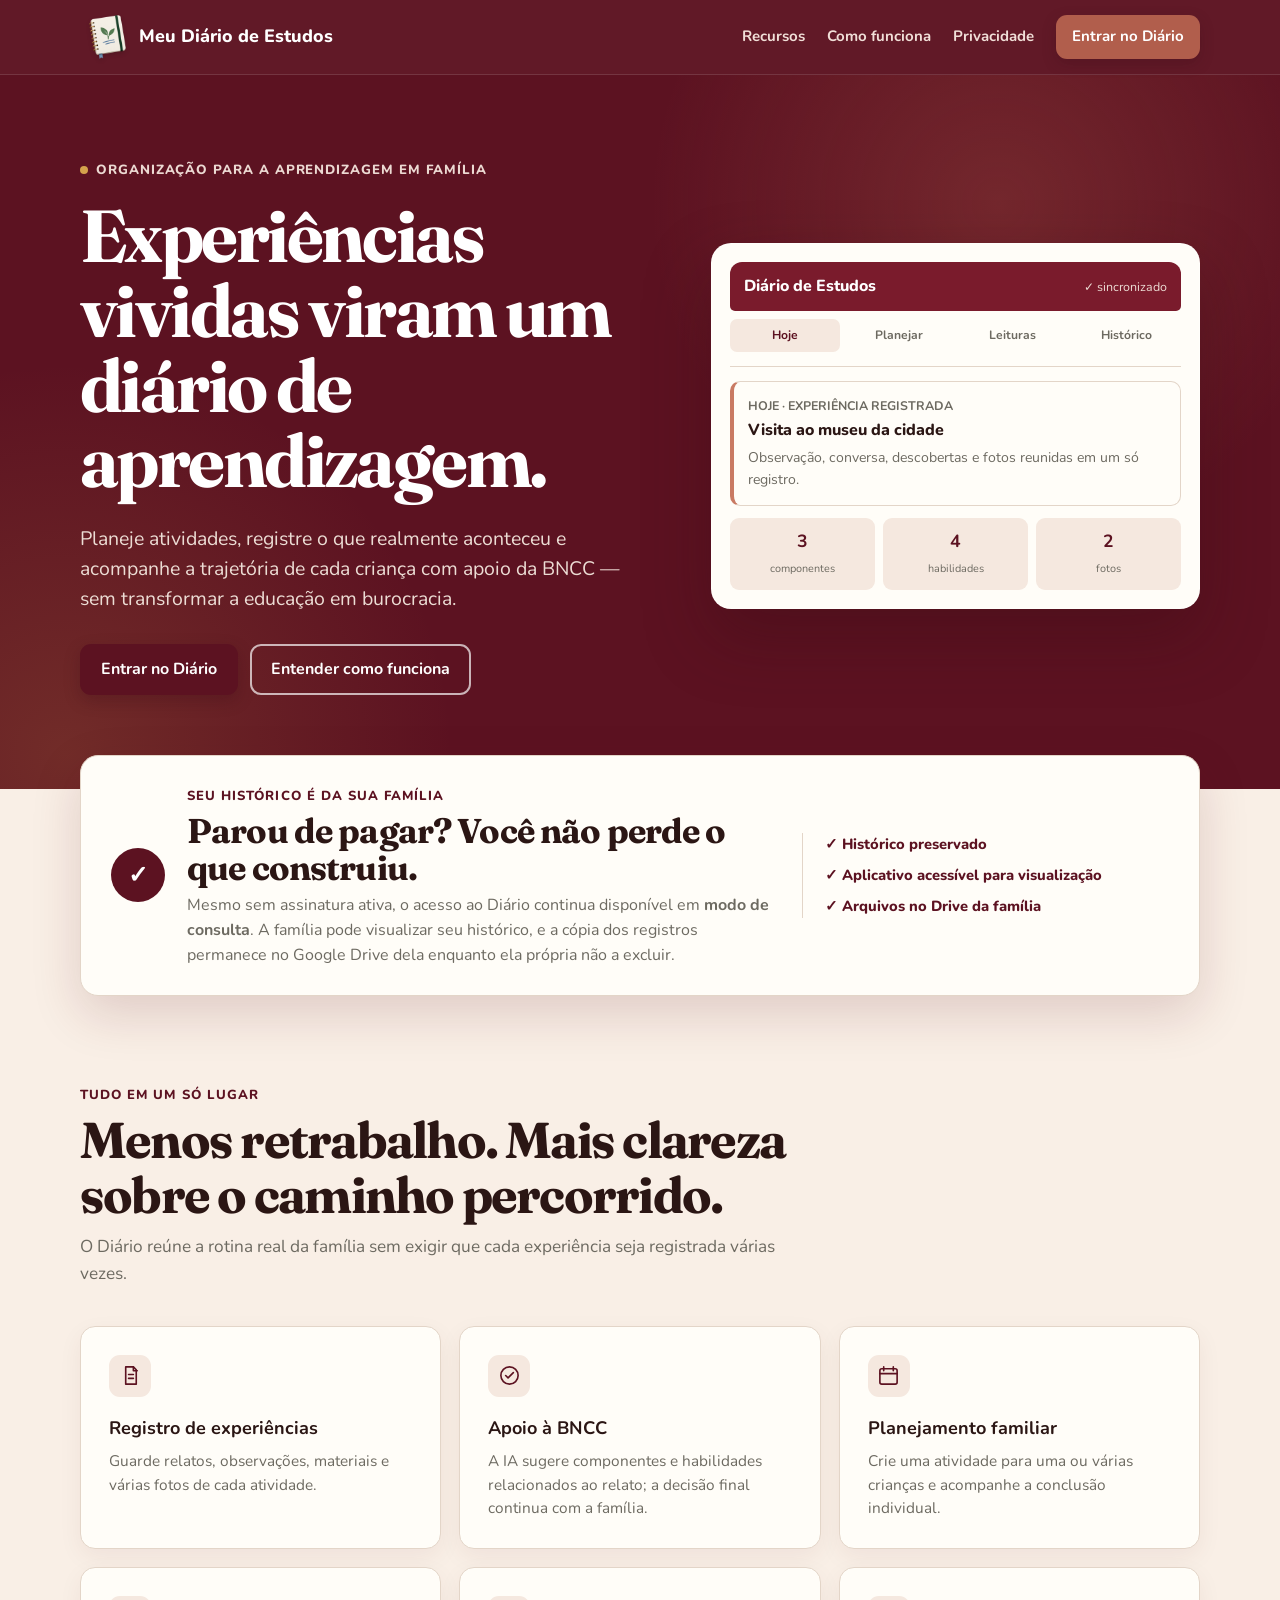
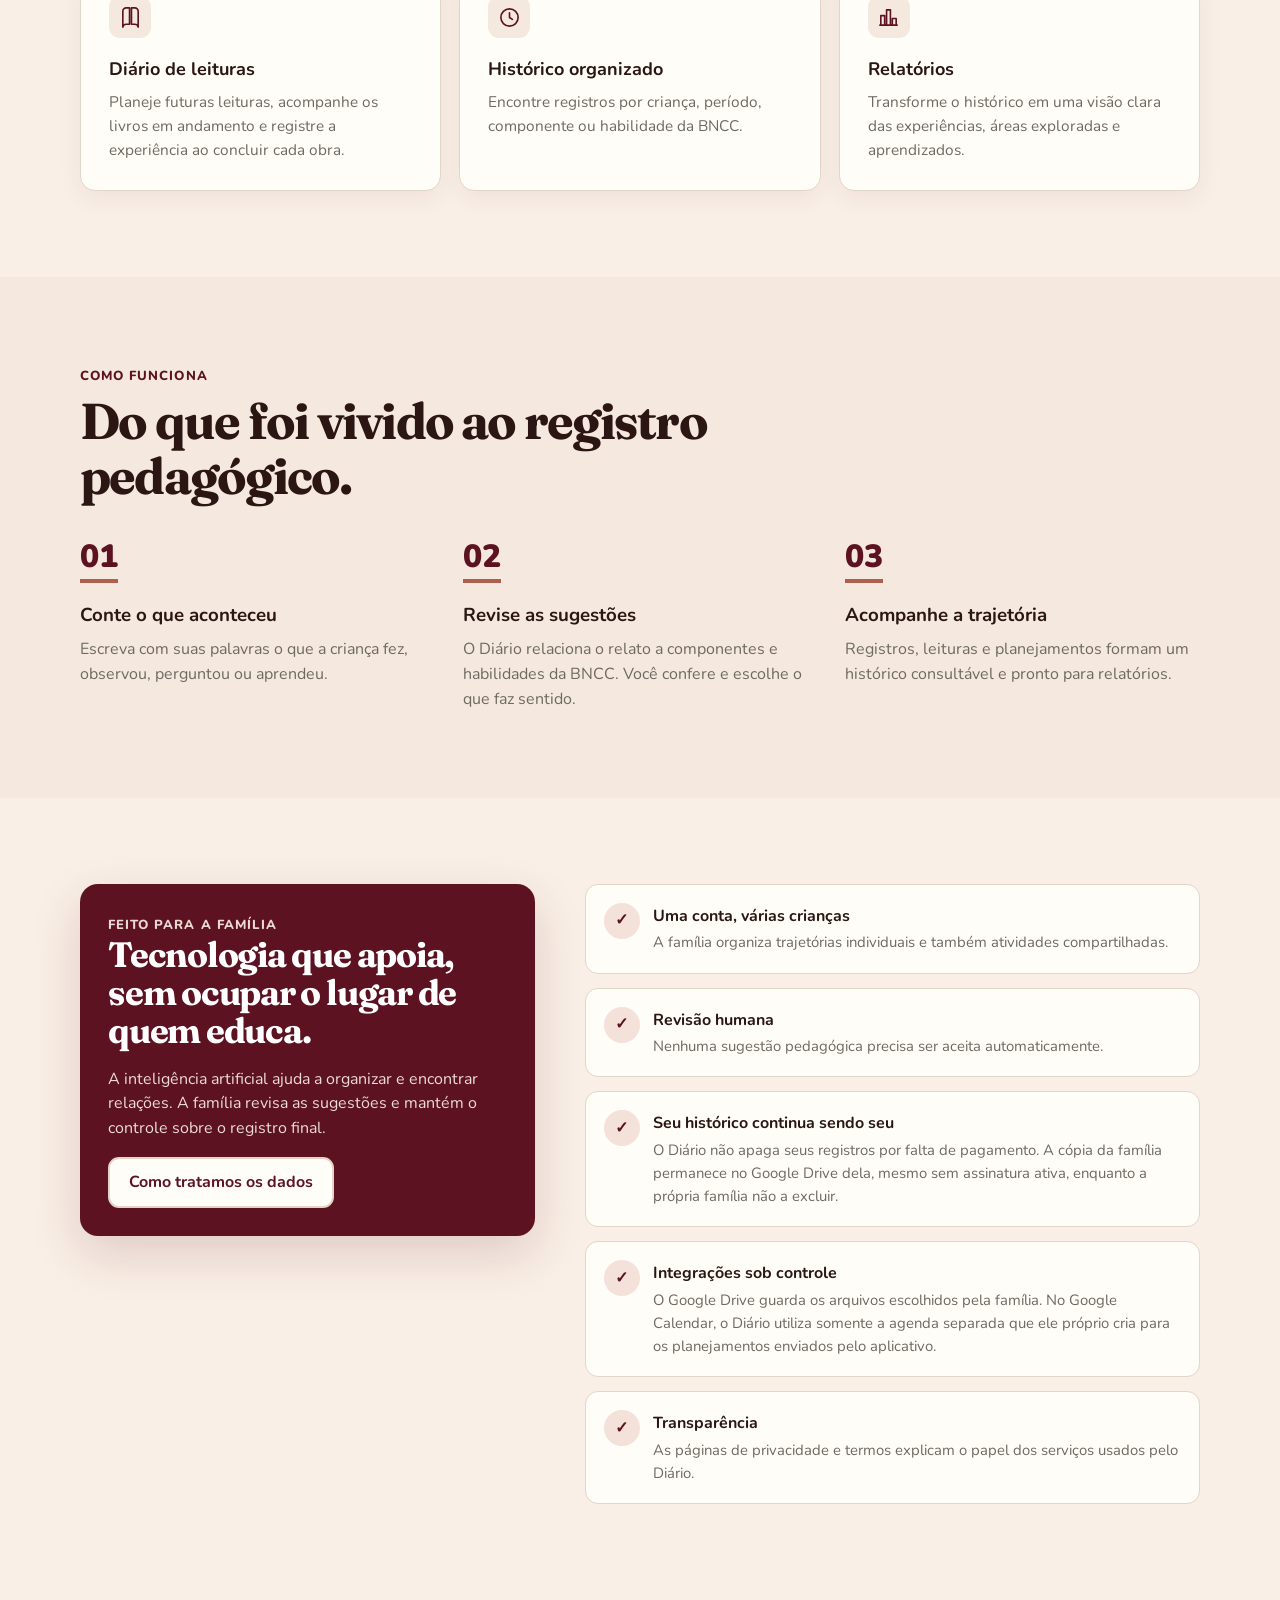
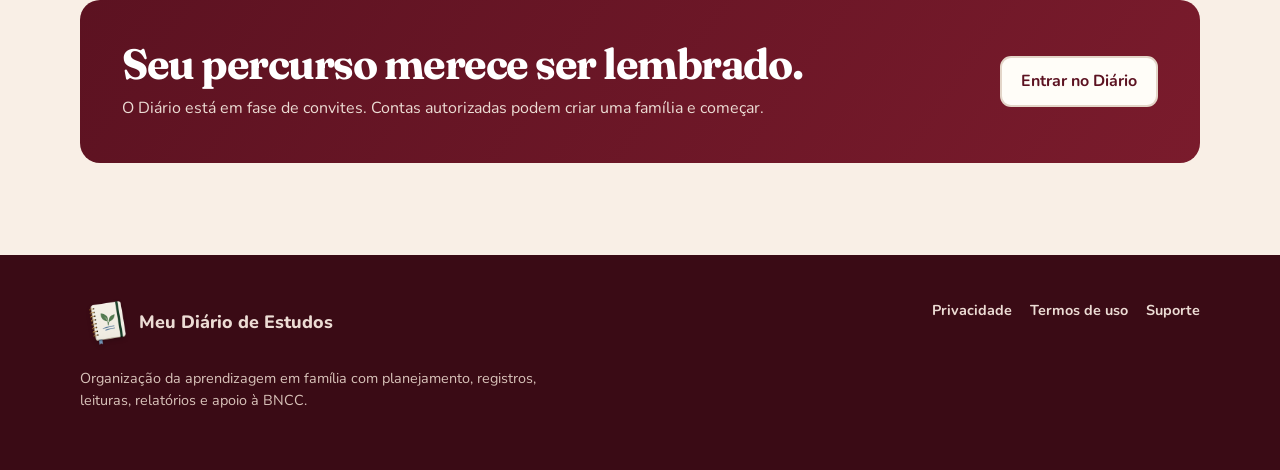
==== commit 75a9689d: "Add files via upload" ====
--- a/index.html
+++ b/index.html
@@ -3,7 +3,7 @@
 <head>
   <meta charset="utf-8">
   <meta name="viewport" content="width=device-width,initial-scale=1">
-  <meta name="theme-color" content="#17332a">
+  <meta name="theme-color" content="#5c1221">
   <meta name="description" content="Planejamento, registros de aprendizagem, leituras e relatórios para famílias que educam em casa, com apoio da BNCC e da inteligência artificial.">
   <link rel="canonical" href="https://www.meudiariodeestudos.com.br/">
   <meta property="og:type" content="website">
@@ -24,7 +24,7 @@
   <meta name="twitter:image" content="https://www.meudiariodeestudos.com.br/card-whatsapp-v2.jpg">
   <link rel="icon" type="image/png" href="favicon-64.png">
   <title>Meu Diário de Estudos — Homeschooling com organização e BNCC</title>
-  <link rel="stylesheet" href="styles.css?v=1.9">
+  <link rel="stylesheet" href="styles.css?v=1.10">
 </head>
 <body>
   <a class="skip-link" href="#conteudo">Ir para o conteúdo</a>
@@ -146,7 +146,7 @@
     <section id="seguranca">
       <div class="container principles-grid">
         <div class="principles-note">
-          <span class="section-kicker" style="color:#bcd0c6">Feito para a família</span>
+          <span class="section-kicker" style="color:#ecd9d2">Feito para a família</span>
           <h2>Tecnologia que apoia, sem ocupar o lugar de quem educa.</h2>
           <p>A inteligência artificial ajuda a organizar e encontrar relações. A família revisa as sugestões e mantém o controle sobre o registro final.</p>
           <a class="button light" href="privacidade.html">Como tratamos os dados</a>
--- a/styles.css
+++ b/styles.css
@@ -1,25 +1,26 @@
 @import url('https://fonts.googleapis.com/css2?family=Fraunces:opsz,wght@9..144,700;9..144,800&family=Nunito:wght@400;600;700;800&display=swap');
 
 :root {
-  --forest: #17332a;
-  --forest-2: #21483b;
-  --ink: #292922;
+  --marsala: #5c1221;
+  --marsala-2: #7a1b2c;
+  --marsala-deep: #3a0b15;
+  --ink: #2b1614;
   --muted: #6d6a61;
   --paper: #fffdf8;
-  --cream: #f3efe3;
-  --sand: #e7dfcf;
-  --blue: #6b8cae;
-  --green: #7a9d6f;
-  --gold: #d49b36;
-  --line: #ded6c7;
-  --shadow: 0 18px 50px rgba(23, 51, 42, .12);
+  --cream: #f5e8df;
+  --sand: #e8d8cc;
+  --blue: #c97a63;
+  --green: #b15e4c;
+  --gold: #d4a24c;
+  --line: #e3d5c8;
+  --shadow: 0 18px 50px rgba(92, 18, 33, .16);
 }
 
 * { box-sizing: border-box; }
 html { scroll-behavior: smooth; }
 body {
   margin: 0;
-  background: #f8f6f0;
+  background: #f9efe6;
   color: var(--ink);
   font-family: "Nunito", Arial, Helvetica, sans-serif;
   font-size: 16px;
@@ -36,7 +37,7 @@
   top: 0;
   z-index: 30;
   color: #fff;
-  background: rgba(23, 51, 42, .97);
+  background: rgba(92, 18, 33, .97);
   border-bottom: 1px solid rgba(255,255,255,.12);
   backdrop-filter: blur(10px);
 }
@@ -44,63 +45,63 @@
 .brand { display: inline-flex; align-items: center; gap: 11px; text-decoration: none; font-weight: 800; font-size: 1.12rem; white-space: nowrap; }
 .brand-mark { width: 48px; height: 48px; object-fit: contain; filter: drop-shadow(0 2px 2px rgba(0,0,0,.16)); }
 .nav { display: flex; align-items: center; gap: 22px; }
-.nav a { color: #e4ece8; text-decoration: none; font-weight: 700; font-size: .94rem; }
+.nav a { color: #f1dfd8; text-decoration: none; font-weight: 700; font-size: .94rem; }
 .nav a:hover, .nav a:focus-visible { color: #fff; }
-.nav .nav-cta { background: var(--green); color: #fff; padding: 10px 16px; border-radius: 11px; box-shadow: 0 5px 14px rgba(5, 24, 17, .18); }
-.nav .nav-cta:hover, .nav .nav-cta:focus-visible { background: #86a77c; color: #fff; }
-
-.hero { position: relative; overflow: hidden; background: var(--forest); color: #fff; padding: 82px 0 94px; }
-.hero::before { content: ""; position: absolute; inset: 0; background: radial-gradient(circle at 78% 18%, rgba(122,157,111,.26), transparent 30%), radial-gradient(circle at 5% 95%, rgba(107,140,174,.20), transparent 28%); }
+.nav .nav-cta { background: var(--green); color: #fff; padding: 10px 16px; border-radius: 11px; box-shadow: 0 5px 14px rgba(58, 11, 21, .28); }
+.nav .nav-cta:hover, .nav .nav-cta:focus-visible { background: #c97a63; color: #fff; }
+
+.hero { position: relative; overflow: hidden; background: var(--marsala); color: #fff; padding: 82px 0 94px; }
+.hero::before { content: ""; position: absolute; inset: 0; background: radial-gradient(circle at 78% 18%, rgba(177,94,76,.28), transparent 30%), radial-gradient(circle at 5% 95%, rgba(212,162,76,.18), transparent 28%); }
 .hero-grid { position: relative; display: grid; grid-template-columns: 1.08fr .92fr; gap: 58px; align-items: center; }
-.eyebrow { display: inline-flex; align-items: center; gap: 8px; margin: 0 0 18px; color: #cfddd7; font-weight: 800; font-size: .83rem; letter-spacing: .07em; text-transform: uppercase; }
-.eyebrow-dot { width: 8px; height: 8px; border-radius: 50%; background: #9abc8f; }
+.eyebrow { display: inline-flex; align-items: center; gap: 8px; margin: 0 0 18px; color: #ecd9d2; font-weight: 800; font-size: .83rem; letter-spacing: .07em; text-transform: uppercase; }
+.eyebrow-dot { width: 8px; height: 8px; border-radius: 50%; background: var(--gold); }
 h1, h2 { font-family: "Fraunces", Georgia, serif; }
 h1 { margin: 0; max-width: 740px; font-size: clamp(2.45rem, 6vw, 4.6rem); line-height: 1.02; letter-spacing: -.035em; }
-.hero-copy { max-width: 650px; margin: 25px 0 0; color: #d7e1dc; font-size: clamp(1.05rem, 2vw, 1.22rem); }
+.hero-copy { max-width: 650px; margin: 25px 0 0; color: #ecdcd4; font-size: clamp(1.05rem, 2vw, 1.22rem); }
 .actions { display: flex; gap: 12px; flex-wrap: wrap; margin-top: 30px; }
 .button { display: inline-flex; align-items: center; justify-content: center; min-height: 48px; padding: 11px 19px; border-radius: 11px; text-decoration: none; font-weight: 700; border: 2px solid transparent; transition: transform .16s ease, background .16s ease, border-color .16s ease, box-shadow .16s ease; }
-.button.primary { background: var(--green); color: #fff; box-shadow: 0 6px 16px rgba(5, 24, 17, .18); }
-.button.primary:hover, .button.primary:focus-visible { background: #86a77c; }
+.button.primary { background: var(--marsala); color: #fff; box-shadow: 0 6px 16px rgba(58, 11, 21, .28); }
+.button.primary:hover, .button.primary:focus-visible { background: var(--marsala-2); }
 .button.secondary { border-color: rgba(255,255,255,.68); color: #fff; background: transparent; }
 .button.secondary:hover, .button.secondary:focus-visible { background: rgba(255,255,255,.08); border-color: #fff; }
-.button.light { background: var(--paper); color: var(--forest); border-color: var(--line); }
-.button.light:hover, .button.light:focus-visible { background: var(--cream); border-color: #c8bfaf; }
+.button.light { background: var(--paper); color: var(--marsala); border-color: var(--line); }
+.button.light:hover, .button.light:focus-visible { background: var(--cream); border-color: #d9c2b3; }
 .button:hover { transform: translateY(-1px); }
 .button:focus-visible, .nav a:focus-visible, .footer-links a:focus-visible { outline: 3px solid #d5b36b; outline-offset: 3px; }
 
-.product-card { position: relative; background: var(--paper); color: var(--ink); border: 1px solid rgba(255,255,255,.4); border-radius: 20px; padding: 18px; box-shadow: 0 28px 65px rgba(4,19,14,.32); }
+.product-card { position: relative; background: var(--paper); color: var(--ink); border: 1px solid rgba(255,255,255,.4); border-radius: 20px; padding: 18px; box-shadow: 0 28px 65px rgba(58,11,21,.35); }
 .product-card-mobile { display: none; }
-.product-bar { background: var(--forest-2); color: #fff; border-radius: 12px 12px 5px 5px; padding: 12px 14px; display: flex; justify-content: space-between; align-items: center; }
+.product-bar { background: var(--marsala-2); color: #fff; border-radius: 12px 12px 5px 5px; padding: 12px 14px; display: flex; justify-content: space-between; align-items: center; }
 .product-title { font-weight: 800; }
-.sync { font-size: .78rem; color: #d7e1dc; }
+.sync { font-size: .78rem; color: #ecdcd4; }
 .product-tabs { display: grid; grid-template-columns: repeat(4, 1fr); gap: 4px; padding: 8px 0 14px; border-bottom: 1px solid var(--line); }
 .product-tabs span { text-align: center; color: var(--muted); font-weight: 700; font-size: .76rem; padding: 7px 3px; }
-.product-tabs .active { color: var(--forest); background: var(--cream); border-radius: 7px; }
+.product-tabs .active { color: var(--marsala); background: var(--cream); border-radius: 7px; }
 .day-card { margin-top: 14px; border: 1px solid var(--line); border-left: 4px solid var(--blue); border-radius: 10px; padding: 14px; }
 .day-meta { color: var(--muted); font-size: .78rem; font-weight: 700; }
 .day-title { margin: 3px 0 4px; font-weight: 800; }
 .day-text { margin: 0; color: var(--muted); font-size: .88rem; }
 .mini-row { display: grid; grid-template-columns: repeat(3, 1fr); gap: 8px; margin-top: 12px; }
 .mini { background: var(--cream); border-radius: 9px; padding: 10px 7px; text-align: center; }
-.mini strong { display: block; color: var(--forest); font-size: 1.1rem; }
+.mini strong { display: block; color: var(--marsala); font-size: 1.1rem; }
 .mini span { color: var(--muted); font-size: .68rem; }
-.mobile-product-head { background: var(--forest-2); color: #fff; border-radius: 14px 14px 6px 6px; padding: 14px; display: grid; justify-items: center; gap: 7px; }
+.mobile-product-head { background: var(--marsala-2); color: #fff; border-radius: 14px 14px 6px 6px; padding: 14px; display: grid; justify-items: center; gap: 7px; }
 .mobile-product-brand { display: flex; align-items: center; gap: 8px; }
 .mobile-product-brand img { width: 29px; height: 29px; object-fit: contain; }
-.mobile-sync { font-size: .72rem; color: #d7e1dc; }
-.mobile-sync span { color: #91b983; }
+.mobile-sync { font-size: .72rem; color: #ecdcd4; }
+.mobile-sync span { color: var(--gold); }
 .mobile-today-card { border: 1px solid var(--line); border-radius: 12px; padding: 16px; margin: 12px 0; }
 .mobile-today-card h3 { margin: 2px 0 0; font-family: "Fraunces", Georgia, serif; font-size: 1.45rem; }
 .mobile-date { color: var(--muted); font-size: .78rem; }
 .mobile-child { display: grid; grid-template-columns: 1fr auto; gap: 4px 10px; margin-top: 14px; border: 1px solid var(--line); border-radius: 10px; padding: 11px; }
 .mobile-child span { grid-column: 1 / -1; color: var(--muted); font-size: .7rem; }
 .mobile-child strong { font-size: .8rem; }
-.mobile-primary-action { margin-top: 10px; background: var(--green); color: #fff; border-radius: 10px; padding: 11px; text-align: center; font-weight: 800; font-size: .82rem; }
+.mobile-primary-action { margin-top: 10px; background: var(--marsala); color: #fff; border-radius: 10px; padding: 11px; text-align: center; font-weight: 800; font-size: .82rem; }
 .mobile-secondary-actions { display: grid; grid-template-columns: 1fr auto; gap: 7px; margin-top: 8px; }
-.mobile-secondary-actions span { border: 1px solid var(--line); border-radius: 9px; padding: 9px 7px; text-align: center; color: var(--forest); font-size: .7rem; font-weight: 800; }
+.mobile-secondary-actions span { border: 1px solid var(--line); border-radius: 9px; padding: 9px 7px; text-align: center; color: var(--marsala); font-size: .7rem; font-weight: 800; }
 .mobile-tabbar { display: grid; grid-template-columns: repeat(5, 1fr); margin: 0 -10px -10px; border-top: 1px solid var(--line); background: var(--paper); border-radius: 0 0 15px 15px; overflow: hidden; }
 .mobile-tabbar span { display: grid; justify-items: center; gap: 3px; padding: 9px 2px 8px; color: var(--muted); }
-.mobile-tabbar span.active { color: var(--forest); background: var(--cream); box-shadow: inset 0 3px 0 var(--forest); }
+.mobile-tabbar span.active { color: var(--marsala); background: var(--cream); box-shadow: inset 0 3px 0 var(--marsala); }
 .mobile-tabbar svg { width: 18px; height: 18px; fill: none; stroke: currentColor; stroke-width: 1.7; stroke-linecap: round; stroke-linejoin: round; }
 .mobile-tabbar b { font-size: .58rem; }
 
@@ -117,17 +118,17 @@
   padding: 27px 30px;
   box-shadow: var(--shadow);
 }
-.ownership-icon { width: 54px; height: 54px; display: grid; place-items: center; border-radius: 50%; background: var(--forest); color: #fff; font-size: 1.5rem; font-weight: 900; }
+.ownership-icon { width: 54px; height: 54px; display: grid; place-items: center; border-radius: 50%; background: var(--marsala); color: #fff; font-size: 1.5rem; font-weight: 900; }
 .ownership-copy h2 { margin: 4px 0 7px; font-size: clamp(1.55rem, 3vw, 2.15rem); letter-spacing: -.025em; }
 .ownership-copy p { margin: 0; color: var(--muted); }
-.ownership-points { display: grid; gap: 8px; padding-left: 22px; border-left: 1px solid var(--line); color: var(--forest); font-weight: 800; font-size: .92rem; }
+.ownership-points { display: grid; gap: 8px; padding-left: 22px; border-left: 1px solid var(--line); color: var(--marsala); font-weight: 800; font-size: .92rem; }
 .section-head { max-width: 720px; margin-bottom: 38px; }
-.section-kicker { color: var(--forest); font-weight: 800; font-size: .82rem; letter-spacing: .08em; text-transform: uppercase; }
+.section-kicker { color: var(--marsala); font-weight: 800; font-size: .82rem; letter-spacing: .08em; text-transform: uppercase; }
 h2 { margin: 7px 0 12px; font-size: clamp(2rem, 4vw, 3.15rem); line-height: 1.08; letter-spacing: -.035em; }
 .section-head p { margin: 0; color: var(--muted); font-size: 1.08rem; }
 .features { display: grid; grid-template-columns: repeat(3, 1fr); gap: 18px; }
-.feature { background: var(--paper); border: 1px solid var(--line); border-radius: 15px; padding: 28px; box-shadow: 0 8px 24px rgba(23,51,42,.05); }
-.feature-icon { width: 42px; height: 42px; display: grid; place-items: center; border-radius: 11px; background: var(--cream); color: var(--forest); }
+.feature { background: var(--paper); border: 1px solid var(--line); border-radius: 15px; padding: 28px; box-shadow: 0 8px 24px rgba(92,18,33,.06); }
+.feature-icon { width: 42px; height: 42px; display: grid; place-items: center; border-radius: 11px; background: var(--cream); color: var(--marsala); }
 .feature-icon svg { width: 23px; height: 23px; fill: none; stroke: currentColor; stroke-width: 1.7; stroke-linecap: round; stroke-linejoin: round; }
 .feature h3 { margin: 17px 0 7px; font-size: 1.13rem; }
 .feature p { margin: 0; color: var(--muted); font-size: .96rem; }
@@ -135,41 +136,41 @@
 .how { background: var(--cream); }
 .steps { display: grid; grid-template-columns: repeat(3, 1fr); gap: 28px; counter-reset: step; }
 .step { position: relative; padding-top: 60px; }
-.step::before { counter-increment: step; content: "0" counter(step); position: absolute; inset: 0 auto auto 0; color: var(--forest); font-size: 2rem; line-height: 1; font-weight: 900; border-bottom: 4px solid var(--green); padding-bottom: 6px; }
+.step::before { counter-increment: step; content: "0" counter(step); position: absolute; inset: 0 auto auto 0; color: var(--marsala); font-size: 2rem; line-height: 1; font-weight: 900; border-bottom: 4px solid var(--green); padding-bottom: 6px; }
 .step h3 { margin: 0 0 7px; }
 .step p { margin: 0; color: var(--muted); }
 
 .principles-grid { display: grid; grid-template-columns: .85fr 1.15fr; gap: 50px; align-items: start; }
-.principles-note { background: var(--forest); color: #fff; border-radius: 18px; padding: 28px; box-shadow: var(--shadow); }
+.principles-note { background: var(--marsala); color: #fff; border-radius: 18px; padding: 28px; box-shadow: var(--shadow); }
 .principles-note h2 { font-size: 2.2rem; margin-top: 0; }
-.principles-note p { color: #d7e1dc; }
+.principles-note p { color: #ecdcd4; }
 .check-list { display: grid; gap: 14px; }
 .check { display: grid; grid-template-columns: 36px 1fr; gap: 13px; align-items: start; padding: 18px; border: 1px solid var(--line); border-radius: 13px; background: var(--paper); }
-.check-badge { width: 36px; height: 36px; display: grid; place-items: center; border-radius: 50%; background: #e3ebdd; color: var(--forest); font-weight: 900; }
+.check-badge { width: 36px; height: 36px; display: grid; place-items: center; border-radius: 50%; background: #f4e1da; color: var(--marsala); font-weight: 900; }
 .check h3 { margin: 1px 0 3px; font-size: 1rem; }
 .check p { margin: 0; color: var(--muted); font-size: .93rem; }
 
 .cta { padding-top: 10px; padding-bottom: 92px; }
-.cta-box { background: linear-gradient(125deg, var(--forest), #295444); color: #fff; border-radius: 20px; padding: 42px; display: flex; align-items: center; justify-content: space-between; gap: 30px; }
+.cta-box { background: linear-gradient(125deg, var(--marsala), var(--marsala-2)); color: #fff; border-radius: 20px; padding: 42px; display: flex; align-items: center; justify-content: space-between; gap: 30px; }
 .cta-box h2 { margin: 0 0 8px; font-size: clamp(1.8rem, 4vw, 2.65rem); }
-.cta-box p { margin: 0; color: #d7e1dc; }
-
-.site-footer { background: #10271f; color: #dce6e1; padding: 44px 0; }
+.cta-box p { margin: 0; color: #ecdcd4; }
+
+.site-footer { background: var(--marsala-deep); color: #ecdcd4; padding: 44px 0; }
 .footer-grid { display: flex; justify-content: space-between; gap: 30px; align-items: flex-start; }
-.footer-copy { margin-top: 12px; max-width: 460px; color: #bfcfc7; font-size: .9rem; }
+.footer-copy { margin-top: 12px; max-width: 460px; color: #d9c3ba; font-size: .9rem; }
 .footer-brand { display: grid; gap: 12px; }
 .footer-brand .brand-mark { width: 42px; height: 42px; }
 .footer-brand .brand { color: #fff; }
 .footer-links { display: flex; gap: 18px; flex-wrap: wrap; }
-.footer-links a { color: #dce6e1; text-decoration: none; font-weight: 700; font-size: .9rem; }
+.footer-links a { color: #ecdcd4; text-decoration: none; font-weight: 700; font-size: .9rem; }
 
 .legal-main { min-height: calc(100vh - 180px); padding: 58px 0 84px; }
-.legal-card { max-width: 850px; background: var(--paper); border: 1px solid var(--line); border-radius: 16px; padding: clamp(24px, 5vw, 48px); box-shadow: 0 10px 35px rgba(23,51,42,.06); }
-.legal-card h1 { color: var(--forest); font-size: clamp(2.1rem, 5vw, 3.4rem); }
+.legal-card { max-width: 850px; background: var(--paper); border: 1px solid var(--line); border-radius: 16px; padding: clamp(24px, 5vw, 48px); box-shadow: 0 10px 35px rgba(92,18,33,.08); }
+.legal-card h1 { color: var(--marsala); font-size: clamp(2.1rem, 5vw, 3.4rem); }
 .legal-card h2 { font-size: 1.35rem; margin-top: 34px; letter-spacing: -.015em; }
 .legal-card p, .legal-card li { color: #55534d; }
 .legal-card .updated { color: var(--muted); font-size: .9rem; }
-.legal-card a { color: var(--forest); font-weight: 700; }
+.legal-card a { color: var(--marsala); font-weight: 700; }
 .support-box { margin-top: 26px; padding: 19px; background: var(--cream); border-radius: 12px; }
 
 @media (max-width: 900px) {
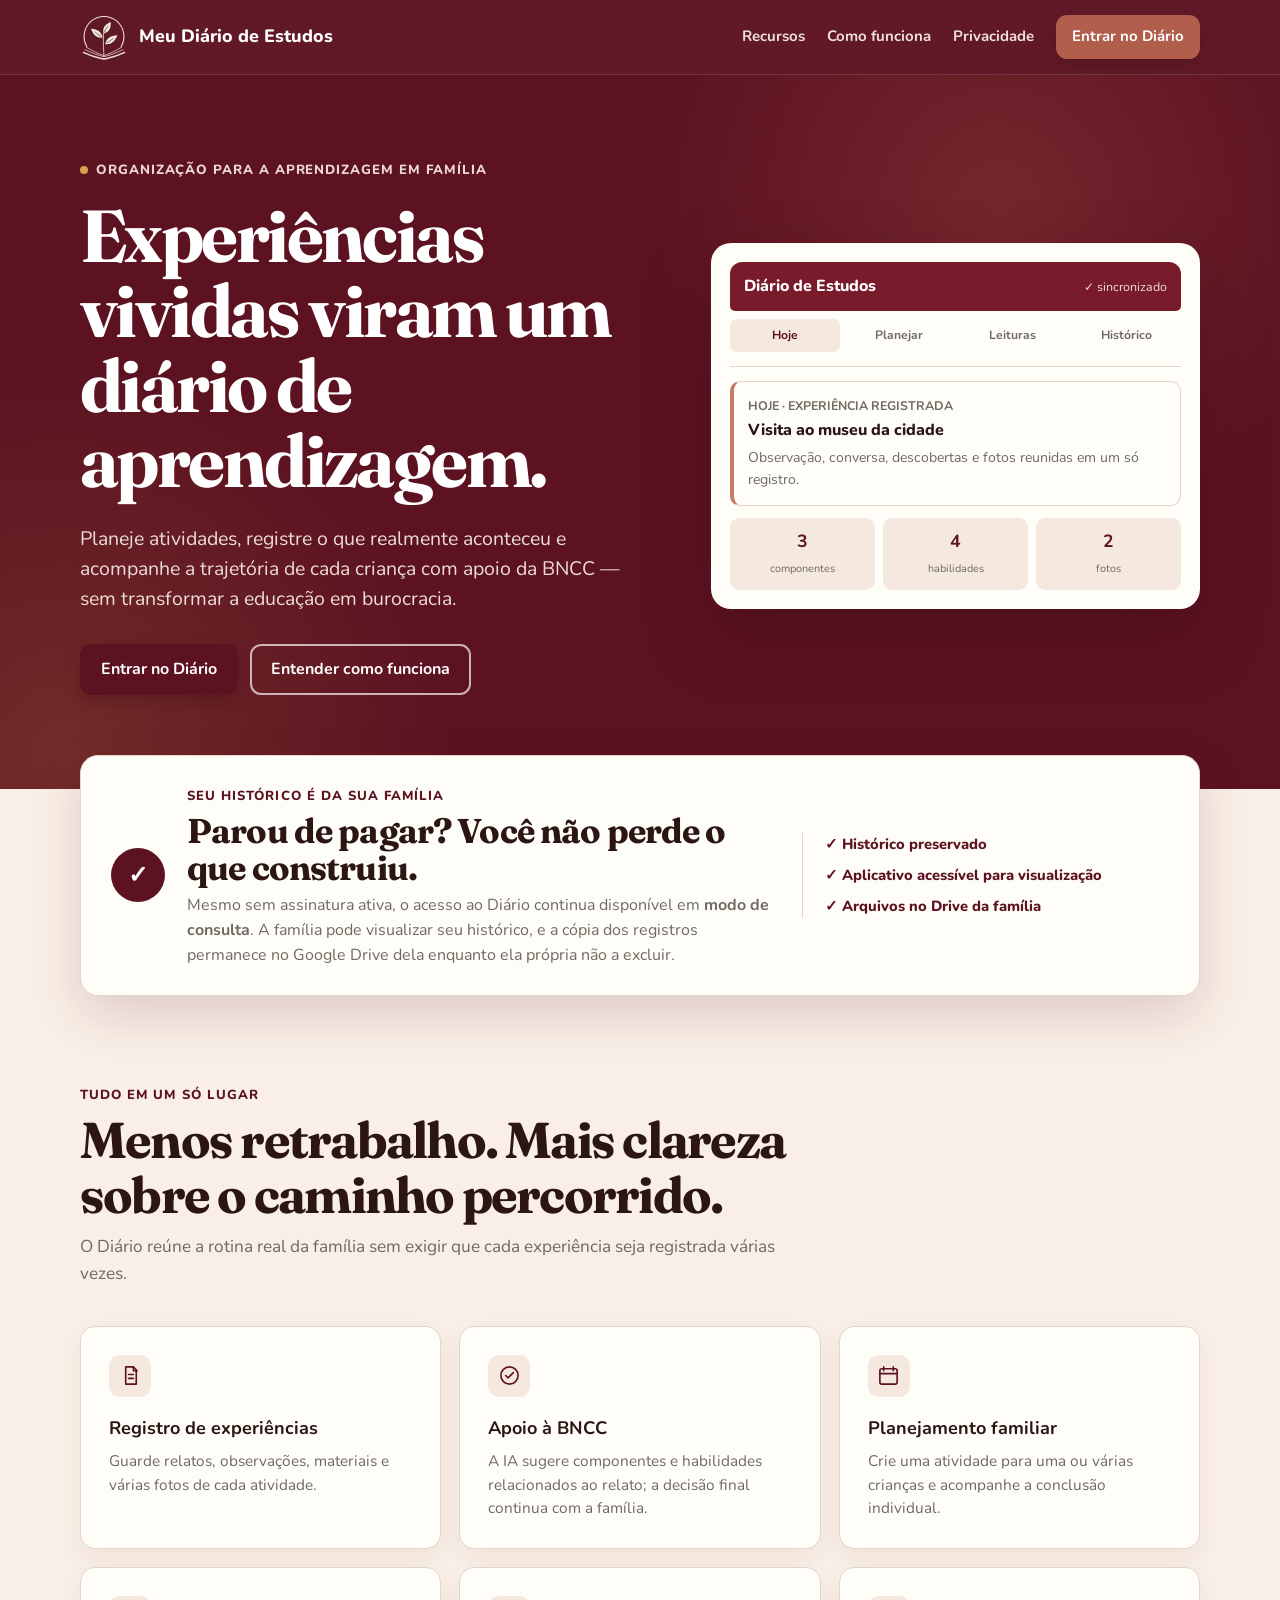
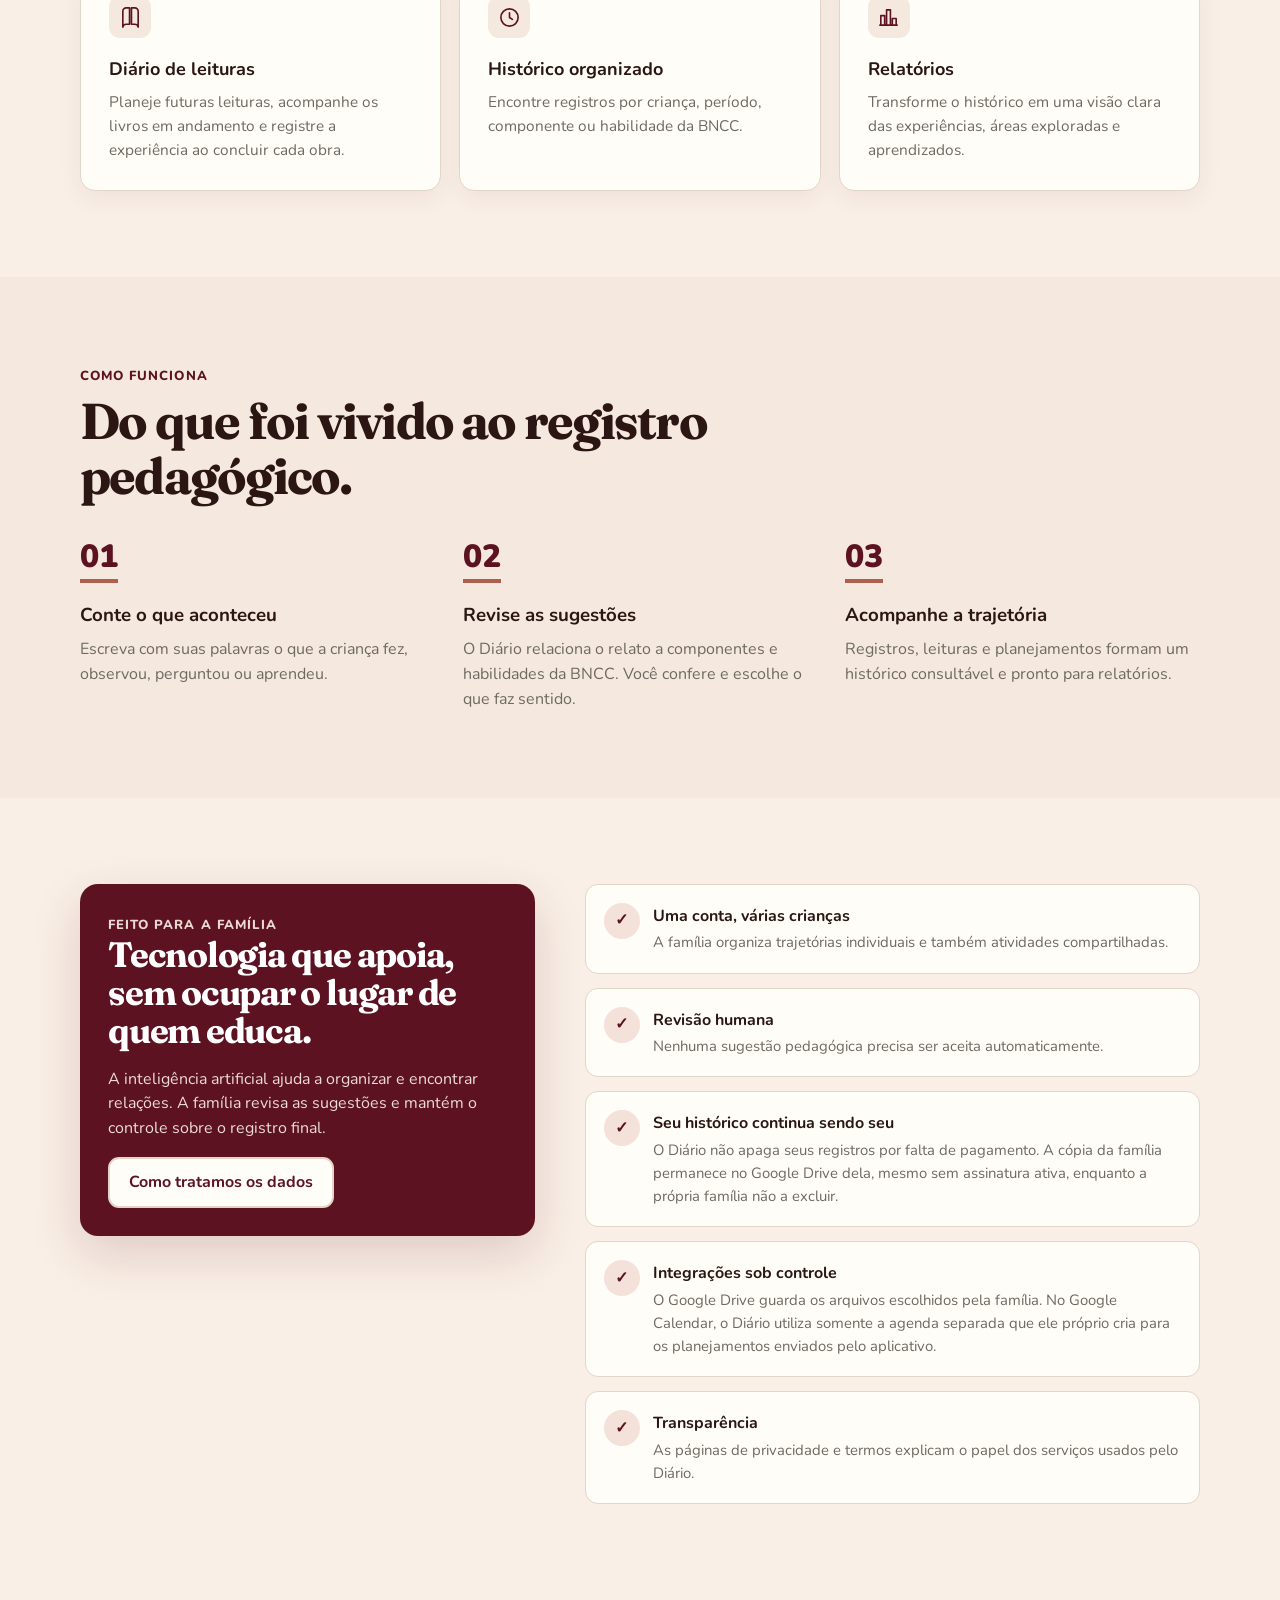
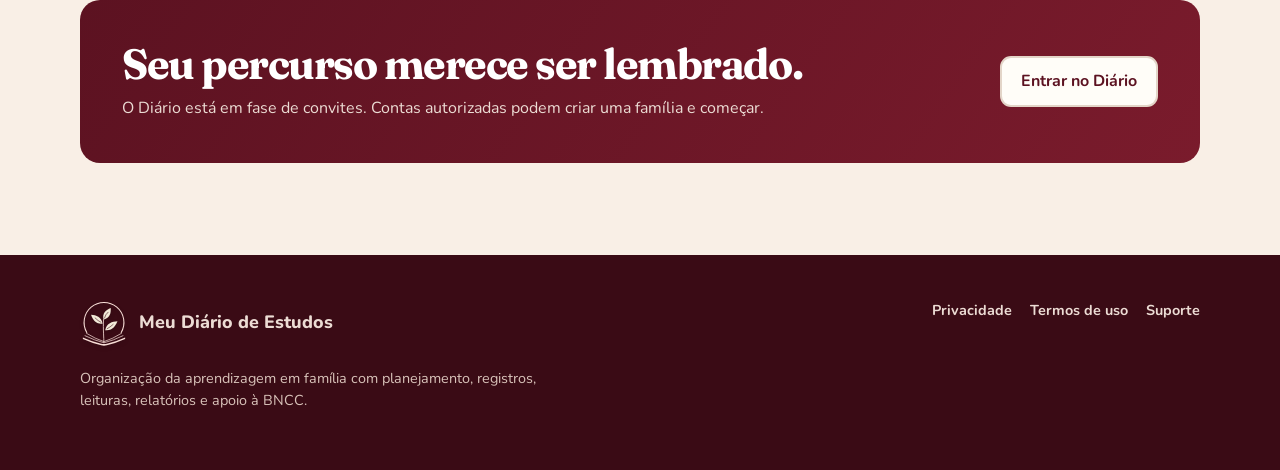
==== commit 56fda4b3: "Add files via upload" ====
--- a/index.html
+++ b/index.html
@@ -12,8 +12,8 @@
   <meta property="og:title" content="Meu Diário de Estudos">
   <meta property="og:description" content="Seu histórico continua com você, mesmo sem assinatura ativa.">
   <meta property="og:url" content="https://www.meudiariodeestudos.com.br/">
-  <meta property="og:image" content="https://www.meudiariodeestudos.com.br/card-whatsapp-v2.jpg">
-  <meta property="og:image:secure_url" content="https://www.meudiariodeestudos.com.br/card-whatsapp-v2.jpg">
+  <meta property="og:image" content="https://www.meudiariodeestudos.com.br/card-whatsapp-v3.jpg">
+  <meta property="og:image:secure_url" content="https://www.meudiariodeestudos.com.br/card-whatsapp-v3.jpg">
   <meta property="og:image:type" content="image/jpeg">
   <meta property="og:image:width" content="1200">
   <meta property="og:image:height" content="630">
@@ -21,17 +21,17 @@
   <meta name="twitter:card" content="summary_large_image">
   <meta name="twitter:title" content="Meu Diário de Estudos">
   <meta name="twitter:description" content="Seu histórico continua com você, mesmo sem assinatura ativa.">
-  <meta name="twitter:image" content="https://www.meudiariodeestudos.com.br/card-whatsapp-v2.jpg">
-  <link rel="icon" type="image/png" href="favicon-64.png">
+  <meta name="twitter:image" content="https://www.meudiariodeestudos.com.br/card-whatsapp-v3.jpg">
+  <link rel="icon" href="favicon.ico" sizes="any"><link rel="icon" type="image/svg+xml" href="favicon-v2.svg"><link rel="icon" type="image/png" sizes="32x32" href="favicon-v2-32.png"><link rel="icon" type="image/png" sizes="192x192" href="favicon-v2-192.png"><link rel="apple-touch-icon" sizes="180x180" href="favicon-v2-180.png">
   <title>Meu Diário de Estudos — Homeschooling com organização e BNCC</title>
-  <link rel="stylesheet" href="styles.css?v=1.10">
+  <link rel="stylesheet" href="styles.css?v=1.11">
 </head>
 <body>
   <a class="skip-link" href="#conteudo">Ir para o conteúdo</a>
   <header class="site-header">
     <div class="container header-inner">
       <a class="brand" href="index.html" aria-label="Meu Diário de Estudos — início">
-        <img class="brand-mark" src="logo-diario.png?v=1.9" alt="" aria-hidden="true">
+        <img class="brand-mark" src="logo-diario-v2.svg" alt="" aria-hidden="true">
         <span>Meu Diário de Estudos</span>
       </a>
       <nav class="nav" aria-label="Navegação principal">
@@ -73,7 +73,7 @@
 
         <div class="product-card product-card-mobile" aria-label="Exemplo do Diário de Estudos no celular">
           <div class="mobile-product-head">
-            <div class="mobile-product-brand"><img src="logo-diario.png?v=1.9" alt="" aria-hidden="true"><strong>Diário de Estudos</strong></div>
+            <div class="mobile-product-brand"><img src="logo-diario-v2.svg" alt="" aria-hidden="true"><strong>Diário de Estudos</strong></div>
             <span class="mobile-sync"><span aria-hidden="true">●</span> Sincronizado</span>
           </div>
           <div class="mobile-today-card">
@@ -171,7 +171,7 @@
 
   <footer class="site-footer">
     <div class="container footer-grid">
-      <div><a class="brand" href="index.html"><img class="brand-mark" src="logo-diario.png?v=1.9" alt="" aria-hidden="true"><span>Meu Diário de Estudos</span></a><p class="footer-copy">Organização da aprendizagem em família com planejamento, registros, leituras, relatórios e apoio à BNCC.</p></div>
+      <div><a class="brand" href="index.html"><img class="brand-mark" src="logo-diario-v2.svg" alt="" aria-hidden="true"><span>Meu Diário de Estudos</span></a><p class="footer-copy">Organização da aprendizagem em família com planejamento, registros, leituras, relatórios e apoio à BNCC.</p></div>
       <nav class="footer-links" aria-label="Links institucionais"><a href="privacidade.html">Privacidade</a><a href="termos.html">Termos de uso</a><a href="suporte.html">Suporte</a></nav>
     </div>
   </footer>
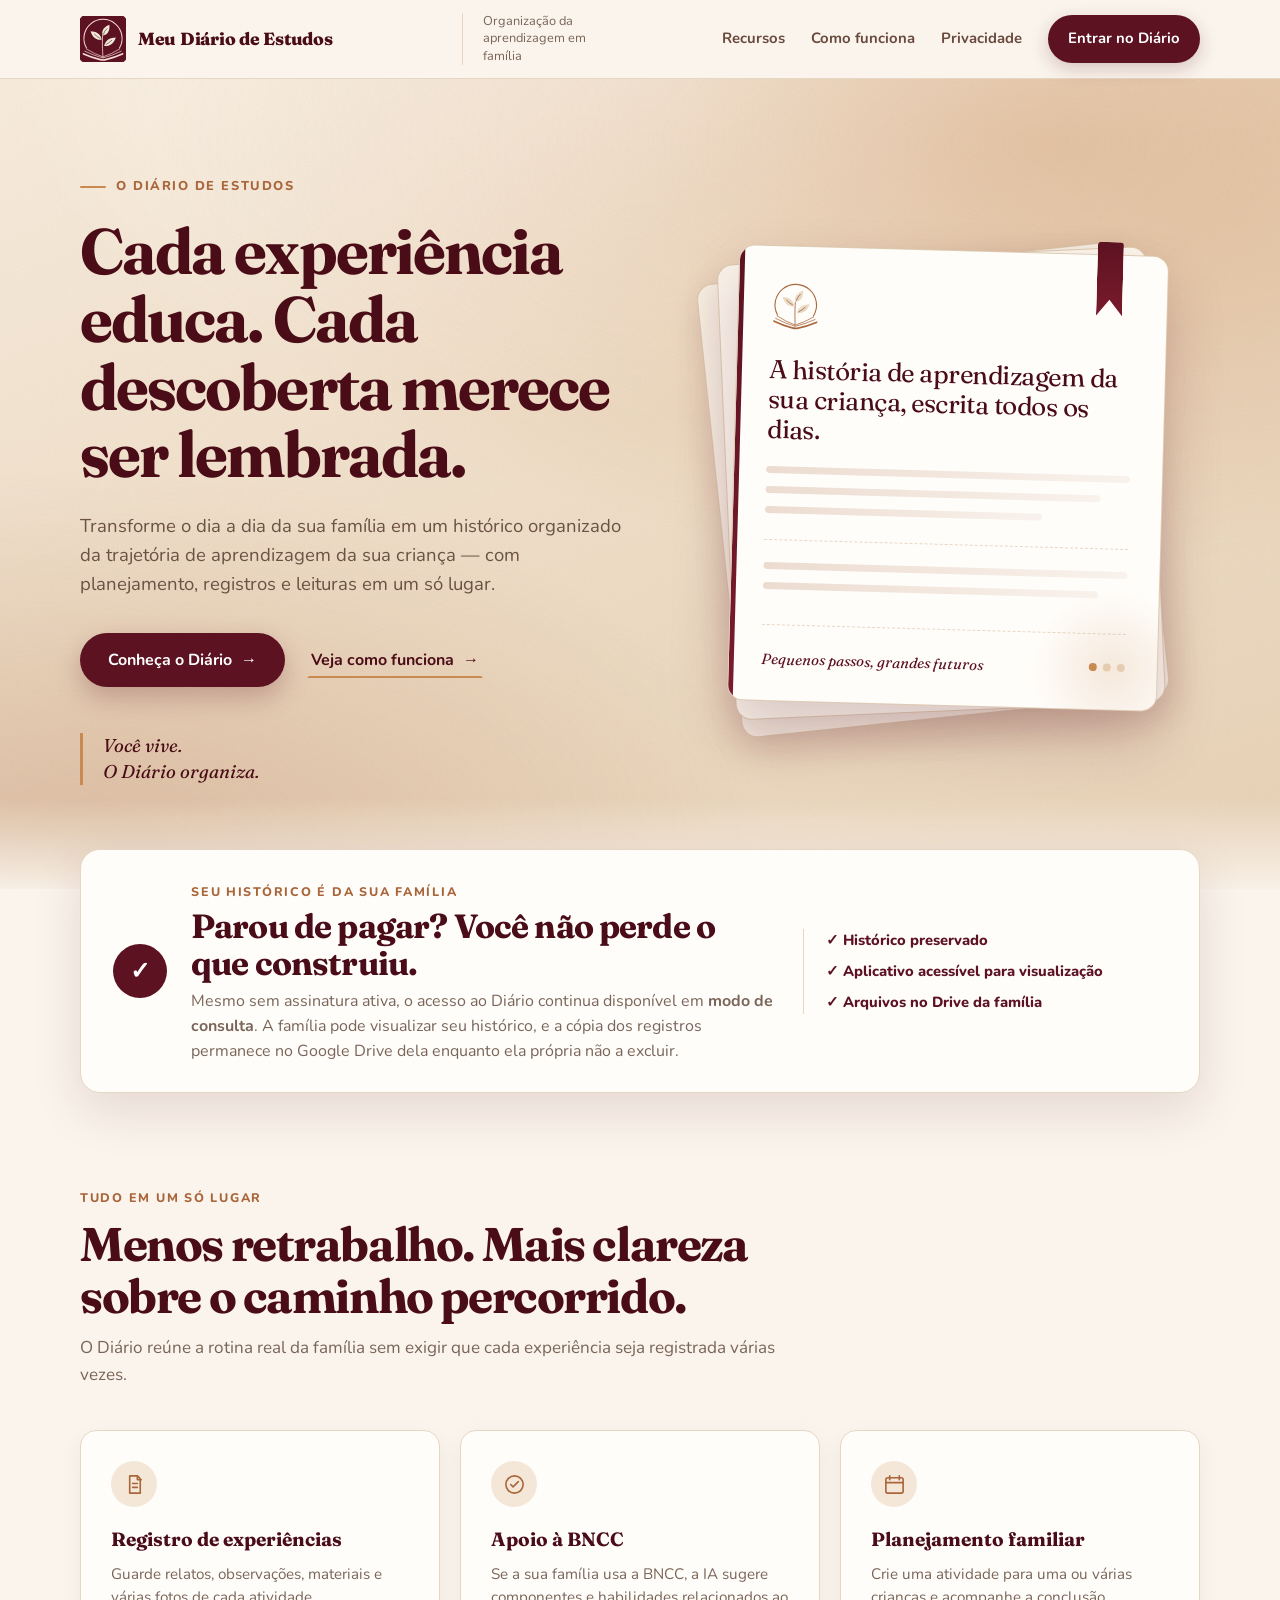
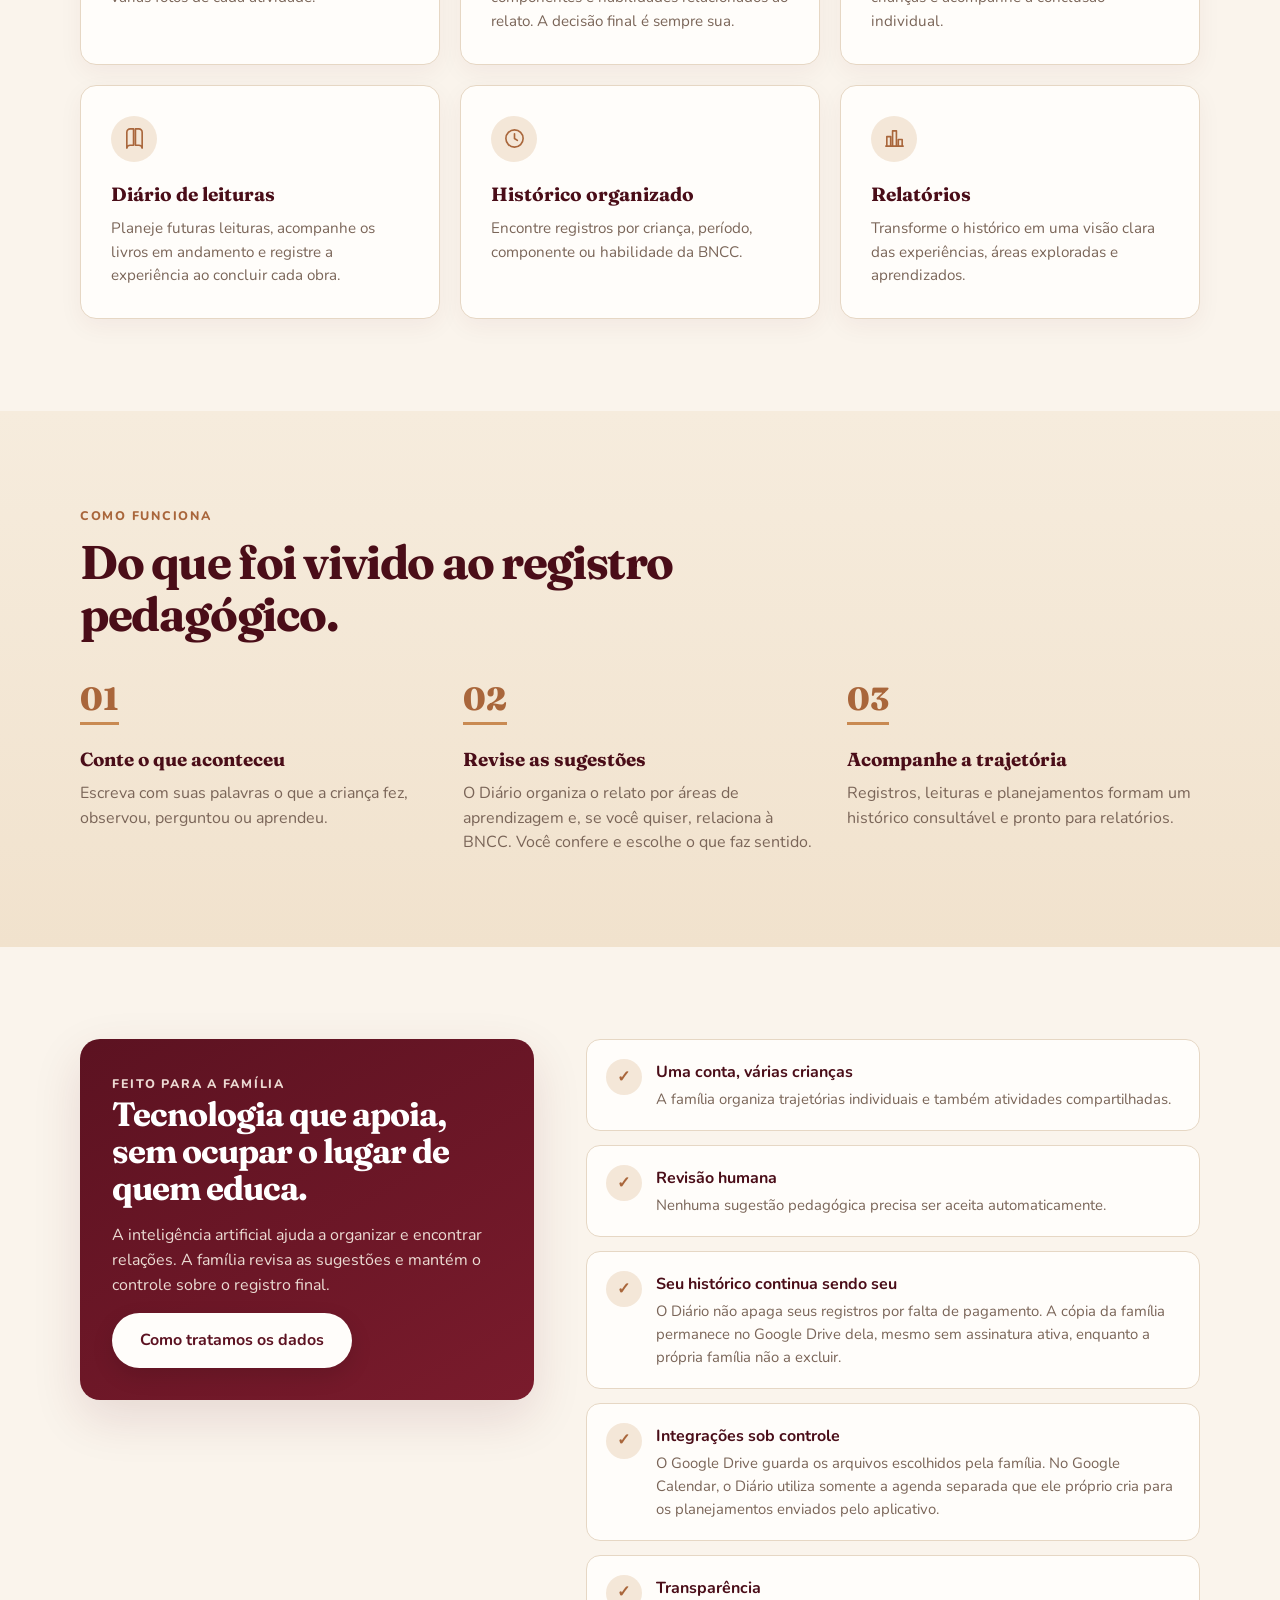
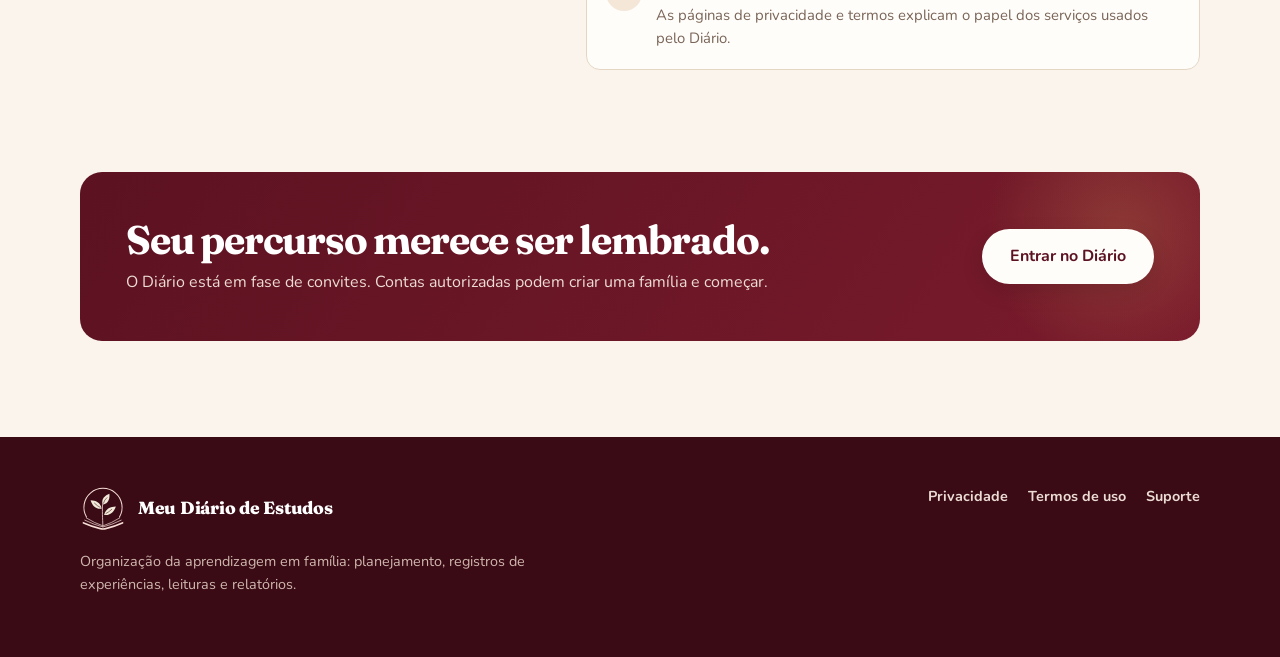
==== commit f564453e: "Add files via upload" ====
--- a/index.html
+++ b/index.html
@@ -3,8 +3,8 @@
 <head>
   <meta charset="utf-8">
   <meta name="viewport" content="width=device-width,initial-scale=1">
-  <meta name="theme-color" content="#5c1221">
-  <meta name="description" content="Planejamento, registros de aprendizagem, leituras e relatórios para famílias que educam em casa, com apoio da BNCC e da inteligência artificial.">
+  <meta name="theme-color" content="#faf4ec">
+  <meta name="description" content="Registre experiências, planeje a rotina e acompanhe a trajetória de aprendizagem da sua criança — tudo em um só lugar.">
   <link rel="canonical" href="https://www.meudiariodeestudos.com.br/">
   <meta property="og:type" content="website">
   <meta property="og:locale" content="pt_BR">
@@ -12,28 +12,29 @@
   <meta property="og:title" content="Meu Diário de Estudos">
   <meta property="og:description" content="Seu histórico continua com você, mesmo sem assinatura ativa.">
   <meta property="og:url" content="https://www.meudiariodeestudos.com.br/">
-  <meta property="og:image" content="https://www.meudiariodeestudos.com.br/card-whatsapp-v3.jpg">
-  <meta property="og:image:secure_url" content="https://www.meudiariodeestudos.com.br/card-whatsapp-v3.jpg">
+  <meta property="og:image" content="https://www.meudiariodeestudos.com.br/card-whatsapp-v4.jpg">
+  <meta property="og:image:secure_url" content="https://www.meudiariodeestudos.com.br/card-whatsapp-v4.jpg">
   <meta property="og:image:type" content="image/jpeg">
   <meta property="og:image:width" content="1200">
   <meta property="og:image:height" content="630">
-  <meta property="og:image:alt" content="Meu Diário de Estudos — planejamento, registros e BNCC em um só lugar">
+  <meta property="og:image:alt" content="Meu Diário de Estudos — cada experiência educa, cada descoberta merece ser lembrada">
   <meta name="twitter:card" content="summary_large_image">
   <meta name="twitter:title" content="Meu Diário de Estudos">
   <meta name="twitter:description" content="Seu histórico continua com você, mesmo sem assinatura ativa.">
-  <meta name="twitter:image" content="https://www.meudiariodeestudos.com.br/card-whatsapp-v3.jpg">
+  <meta name="twitter:image" content="https://www.meudiariodeestudos.com.br/card-whatsapp-v4.jpg">
   <link rel="icon" href="favicon.ico" sizes="any"><link rel="icon" type="image/svg+xml" href="favicon-v2.svg"><link rel="icon" type="image/png" sizes="32x32" href="favicon-v2-32.png"><link rel="icon" type="image/png" sizes="192x192" href="favicon-v2-192.png"><link rel="apple-touch-icon" sizes="180x180" href="favicon-v2-180.png">
-  <title>Meu Diário de Estudos — Homeschooling com organização e BNCC</title>
-  <link rel="stylesheet" href="styles.css?v=1.11">
+  <title>Meu Diário de Estudos — A trajetória de aprendizagem da sua família</title>
+  <link rel="stylesheet" href="styles.css?v=1.12">
 </head>
 <body>
   <a class="skip-link" href="#conteudo">Ir para o conteúdo</a>
   <header class="site-header">
     <div class="container header-inner">
       <a class="brand" href="index.html" aria-label="Meu Diário de Estudos — início">
-        <img class="brand-mark" src="logo-diario-v2.svg" alt="" aria-hidden="true">
+        <img class="brand-mark" src="logo-badge-v2.svg" alt="" aria-hidden="true">
         <span>Meu Diário de Estudos</span>
       </a>
+      <p class="brand-tagline">Organização da aprendizagem em família</p>
       <nav class="nav" aria-label="Navegação principal">
         <a href="#recursos">Recursos</a>
         <a href="#como-funciona">Como funciona</a>
@@ -47,50 +48,36 @@
     <section class="hero">
       <div class="container hero-grid">
         <div>
-          <p class="eyebrow"><span class="eyebrow-dot"></span> organização para a aprendizagem em família</p>
-          <h1>Experiências vividas viram um diário de aprendizagem.</h1>
-          <p class="hero-copy">Planeje atividades, registre o que realmente aconteceu e acompanhe a trajetória de cada criança com apoio da BNCC — sem transformar a educação em burocracia.</p>
+          <p class="eyebrow"><span class="eyebrow-dot"></span> o diário de estudos</p>
+          <h1>Cada experiência educa. Cada descoberta merece ser lembrada.</h1>
+          <p class="hero-copy">Transforme o dia a dia da sua família em um histórico organizado da trajetória de aprendizagem da sua criança — com planejamento, registros e leituras em um só lugar.</p>
           <div class="actions">
-            <a class="button primary" href="https://app.meudiariodeestudos.com.br/">Entrar no Diário</a>
-            <a class="button secondary" href="#como-funciona">Entender como funciona</a>
+            <a class="button primary" href="https://app.meudiariodeestudos.com.br/">Conheça o Diário <span aria-hidden="true">→</span></a>
+            <a class="button secondary" href="#como-funciona">Veja como funciona <span aria-hidden="true">→</span></a>
           </div>
+          <p class="hero-quote">Você vive.<br>O Diário organiza.</p>
         </div>
 
-        <div class="product-card product-card-desktop" aria-label="Exemplo do Diário de Estudos no computador">
-          <div class="product-bar"><span class="product-title">Diário de Estudos</span><span class="sync">✓ sincronizado</span></div>
-          <div class="product-tabs"><span class="active">Hoje</span><span>Planejar</span><span>Leituras</span><span>Histórico</span></div>
-          <div class="day-card">
-            <div class="day-meta">HOJE · EXPERIÊNCIA REGISTRADA</div>
-            <div class="day-title">Visita ao museu da cidade</div>
-            <p class="day-text">Observação, conversa, descobertas e fotos reunidas em um só registro.</p>
+        <!-- Cartão de marca: elemento visual sem interface do app.
+             Quando o layout do aplicativo estiver fechado, este bloco
+             (.brand-card) pode ser trocado pelo mockup real sem mexer no hero. -->
+        <div class="brand-card" aria-hidden="true">
+          <div class="sheet sheet-back-2"></div>
+          <div class="sheet sheet-back-1"></div>
+          <div class="sheet sheet-main">
+            <div class="sheet-head">
+              <img class="sheet-mark" src="logo-diario-v2-cobre.svg" alt="">
+            </div>
+            <p class="sheet-title">A história de aprendizagem da sua criança, escrita todos os dias.</p>
+            <div class="sheet-lines"><span></span><span></span><span></span></div>
+            <div class="sheet-rule"></div>
+            <div class="sheet-lines"><span></span><span></span></div>
+            <div class="sheet-foot">
+              <em>Pequenos passos, grandes futuros</em>
+              <span class="sheet-dots"><i></i><i></i><i></i></span>
+            </div>
           </div>
-          <div class="mini-row">
-            <div class="mini"><strong>3</strong><span>componentes</span></div>
-            <div class="mini"><strong>4</strong><span>habilidades</span></div>
-            <div class="mini"><strong>2</strong><span>fotos</span></div>
-          </div>
-        </div>
-
-        <div class="product-card product-card-mobile" aria-label="Exemplo do Diário de Estudos no celular">
-          <div class="mobile-product-head">
-            <div class="mobile-product-brand"><img src="logo-diario-v2.svg" alt="" aria-hidden="true"><strong>Diário de Estudos</strong></div>
-            <span class="mobile-sync"><span aria-hidden="true">●</span> Sincronizado</span>
-          </div>
-          <div class="mobile-today-card">
-            <span class="day-meta">FAMÍLIA ANDRADE</span>
-            <h3>Hoje</h3>
-            <span class="mobile-date">13/09/2026</span>
-            <div class="mobile-child"><span>Criança</span><strong>Cecília Garcia de Andrade</strong><b aria-hidden="true">⌄</b></div>
-            <div class="mobile-primary-action">＋ Registrar atividade</div>
-            <div class="mobile-secondary-actions"><span>▣ Planejamento</span><span>＋ Novo plano</span></div>
-          </div>
-          <div class="mobile-tabbar" aria-hidden="true">
-            <span class="active"><svg viewBox="0 0 24 24"><path d="m3 11 9-8 9 8v10h-6v-7H9v7H3z"/></svg><b>Hoje</b></span>
-            <span><svg viewBox="0 0 24 24"><rect x="3" y="5" width="18" height="16" rx="2"/><path d="M7 3v4M17 3v4M3 10h18"/></svg><b>Planejar</b></span>
-            <span><svg viewBox="0 0 24 24"><path d="M4 5.5A3.5 3.5 0 0 1 7.5 2H11v17H7.5A3.5 3.5 0 0 0 4 22zM20 5.5A3.5 3.5 0 0 0 16.5 2H13v17h3.5A3.5 3.5 0 0 1 20 22z"/></svg><b>Leituras</b></span>
-            <span><svg viewBox="0 0 24 24"><circle cx="12" cy="12" r="9"/><path d="M12 7v5l3 2"/></svg><b>Histórico</b></span>
-            <span><svg viewBox="0 0 24 24"><circle cx="5" cy="12" r="1"/><circle cx="12" cy="12" r="1"/><circle cx="19" cy="12" r="1"/></svg><b>Mais</b></span>
-          </div>
+          <span class="sheet-ribbon"></span>
         </div>
       </div>
     </section>
@@ -120,7 +107,7 @@
         </div>
         <div class="features">
           <article class="feature"><div class="feature-icon" aria-hidden="true"><svg viewBox="0 0 24 24"><path d="M7 3h8l3 3v15H7z"/><path d="M15 3v4h4M10 11h5M10 15h5"/></svg></div><h3>Registro de experiências</h3><p>Guarde relatos, observações, materiais e várias fotos de cada atividade.</p></article>
-          <article class="feature"><div class="feature-icon" aria-hidden="true"><svg viewBox="0 0 24 24"><circle cx="12" cy="12" r="9"/><path d="m8 12 2.5 2.5L16 9"/></svg></div><h3>Apoio à BNCC</h3><p>A IA sugere componentes e habilidades relacionados ao relato; a decisão final continua com a família.</p></article>
+          <article class="feature"><div class="feature-icon" aria-hidden="true"><svg viewBox="0 0 24 24"><circle cx="12" cy="12" r="9"/><path d="m8 12 2.5 2.5L16 9"/></svg></div><h3>Apoio à BNCC</h3><p>Se a sua família usa a BNCC, a IA sugere componentes e habilidades relacionados ao relato. A decisão final é sempre sua.</p></article>
           <article class="feature"><div class="feature-icon" aria-hidden="true"><svg viewBox="0 0 24 24"><rect x="3" y="5" width="18" height="16" rx="2"/><path d="M7 3v4M17 3v4M3 10h18"/></svg></div><h3>Planejamento familiar</h3><p>Crie uma atividade para uma ou várias crianças e acompanhe a conclusão individual.</p></article>
           <article class="feature"><div class="feature-icon" aria-hidden="true"><svg viewBox="0 0 24 24"><path d="M4 5.5A3.5 3.5 0 0 1 7.5 2H11v17H7.5A3.5 3.5 0 0 0 4 22zM20 5.5A3.5 3.5 0 0 0 16.5 2H13v17h3.5A3.5 3.5 0 0 1 20 22z"/></svg></div><h3>Diário de leituras</h3><p>Planeje futuras leituras, acompanhe os livros em andamento e registre a experiência ao concluir cada obra.</p></article>
           <article class="feature"><div class="feature-icon" aria-hidden="true"><svg viewBox="0 0 24 24"><circle cx="12" cy="12" r="9"/><path d="M12 7v5l3 2"/></svg></div><h3>Histórico organizado</h3><p>Encontre registros por criança, período, componente ou habilidade da BNCC.</p></article>
@@ -137,7 +124,7 @@
         </div>
         <div class="steps">
           <article class="step"><h3>Conte o que aconteceu</h3><p>Escreva com suas palavras o que a criança fez, observou, perguntou ou aprendeu.</p></article>
-          <article class="step"><h3>Revise as sugestões</h3><p>O Diário relaciona o relato a componentes e habilidades da BNCC. Você confere e escolhe o que faz sentido.</p></article>
+          <article class="step"><h3>Revise as sugestões</h3><p>O Diário organiza o relato por áreas de aprendizagem e, se você quiser, relaciona à BNCC. Você confere e escolhe o que faz sentido.</p></article>
           <article class="step"><h3>Acompanhe a trajetória</h3><p>Registros, leituras e planejamentos formam um histórico consultável e pronto para relatórios.</p></article>
         </div>
       </div>
@@ -171,7 +158,7 @@
 
   <footer class="site-footer">
     <div class="container footer-grid">
-      <div><a class="brand" href="index.html"><img class="brand-mark" src="logo-diario-v2.svg" alt="" aria-hidden="true"><span>Meu Diário de Estudos</span></a><p class="footer-copy">Organização da aprendizagem em família com planejamento, registros, leituras, relatórios e apoio à BNCC.</p></div>
+      <div><a class="brand" href="index.html"><img class="brand-mark" src="logo-diario-v2.svg" alt="" aria-hidden="true"><span>Meu Diário de Estudos</span></a><p class="footer-copy">Organização da aprendizagem em família: planejamento, registros de experiências, leituras e relatórios.</p></div>
       <nav class="footer-links" aria-label="Links institucionais"><a href="privacidade.html">Privacidade</a><a href="termos.html">Termos de uso</a><a href="suporte.html">Suporte</a></nav>
     </div>
   </footer>
--- a/styles.css
+++ b/styles.css
@@ -1,26 +1,29 @@
-@import url('https://fonts.googleapis.com/css2?family=Fraunces:opsz,wght@9..144,700;9..144,800&family=Nunito:wght@400;600;700;800&display=swap');
+@import url('https://fonts.googleapis.com/css2?family=Fraunces:ital,opsz,wght@0,9..144,600;0,9..144,700;0,9..144,800;1,9..144,600&family=Nunito:wght@400;600;700;800&display=swap');
 
 :root {
   --marsala: #5c1221;
   --marsala-2: #7a1b2c;
   --marsala-deep: #3a0b15;
-  --ink: #2b1614;
-  --muted: #6d6a61;
-  --paper: #fffdf8;
-  --cream: #f5e8df;
-  --sand: #e8d8cc;
-  --blue: #c97a63;
-  --green: #b15e4c;
+  --heading: #4a0d18;
+  --copper: #a9663b;
+  --copper-2: #c98a52;
+  --ink: #3b2a24;
+  --muted: #7a6558;
+  --paper: #fffdfa;
+  --shell: #faf4ec;
+  --cream: #f4e7d8;
+  --sand: #ead9c4;
+  --line: #e6d7c4;
   --gold: #d4a24c;
-  --line: #e3d5c8;
-  --shadow: 0 18px 50px rgba(92, 18, 33, .16);
+  --shadow: 0 18px 50px rgba(92, 18, 33, .12);
+  --grain: url("data:image/svg+xml,%3Csvg xmlns='http://www.w3.org/2000/svg' width='180' height='180'%3E%3Cfilter id='n'%3E%3CfeTurbulence type='fractalNoise' baseFrequency='.85' numOctaves='3'/%3E%3CfeColorMatrix type='saturate' values='0'/%3E%3C/filter%3E%3Crect width='180' height='180' filter='url(%23n)' opacity='.5'/%3E%3C/svg%3E");
 }
 
 * { box-sizing: border-box; }
 html { scroll-behavior: smooth; }
 body {
   margin: 0;
-  background: #f9efe6;
+  background: var(--shell);
   color: var(--ink);
   font-family: "Nunito", Arial, Helvetica, sans-serif;
   font-size: 16px;
@@ -28,198 +31,194 @@
 }
 a { color: inherit; }
 img, svg { display: block; }
-.container { width: min(1120px, calc(100% - 40px)); margin-inline: auto; }
+.container { width: min(1120px, calc(100% - 40px)); max-width: 1120px; margin-left: auto; margin-right: auto; }
 .skip-link { position: fixed; left: 12px; top: -80px; z-index: 100; background: #fff; padding: 10px 14px; border-radius: 8px; }
 .skip-link:focus { top: 12px; }
 
+/* ---------- header (claro, como a referência) ---------- */
 .site-header {
-  position: sticky;
-  top: 0;
-  z-index: 30;
-  color: #fff;
-  background: rgba(92, 18, 33, .97);
-  border-bottom: 1px solid rgba(255,255,255,.12);
+  position: sticky; top: 0; z-index: 30;
+  color: var(--heading);
+  background: rgba(250, 244, 236, .94);
+  border-bottom: 1px solid var(--line);
   backdrop-filter: blur(10px);
 }
-.header-inner { min-height: 74px; display: flex; align-items: center; justify-content: space-between; gap: 24px; }
-.brand { display: inline-flex; align-items: center; gap: 11px; text-decoration: none; font-weight: 800; font-size: 1.12rem; white-space: nowrap; }
-.brand-mark { width: 48px; height: 48px; object-fit: contain; filter: drop-shadow(0 2px 2px rgba(0,0,0,.16)); }
-.nav { display: flex; align-items: center; gap: 22px; }
-.nav a { color: #f1dfd8; text-decoration: none; font-weight: 700; font-size: .94rem; }
-.nav a:hover, .nav a:focus-visible { color: #fff; }
-.nav .nav-cta { background: var(--green); color: #fff; padding: 10px 16px; border-radius: 11px; box-shadow: 0 5px 14px rgba(58, 11, 21, .28); }
-.nav .nav-cta:hover, .nav .nav-cta:focus-visible { background: #c97a63; color: #fff; }
-
-.hero { position: relative; overflow: hidden; background: var(--marsala); color: #fff; padding: 82px 0 94px; }
-.hero::before { content: ""; position: absolute; inset: 0; background: radial-gradient(circle at 78% 18%, rgba(177,94,76,.28), transparent 30%), radial-gradient(circle at 5% 95%, rgba(212,162,76,.18), transparent 28%); }
-.hero-grid { position: relative; display: grid; grid-template-columns: 1.08fr .92fr; gap: 58px; align-items: center; }
-.eyebrow { display: inline-flex; align-items: center; gap: 8px; margin: 0 0 18px; color: #ecd9d2; font-weight: 800; font-size: .83rem; letter-spacing: .07em; text-transform: uppercase; }
-.eyebrow-dot { width: 8px; height: 8px; border-radius: 50%; background: var(--gold); }
+.header-inner { min-height: 78px; display: flex; align-items: center; justify-content: space-between; gap: 24px; }
+.brand { display: inline-flex; align-items: center; gap: 12px; text-decoration: none; font-weight: 800; font-size: 1.1rem; white-space: nowrap; color: var(--heading); }
+.brand span { font-family: "Fraunces", Georgia, serif; letter-spacing: -.015em; }
+.brand-mark { width: 46px; height: 46px; object-fit: contain; }
+.brand-tagline { margin: 0 0 0 20px; padding-left: 20px; border-left: 1px solid var(--line); color: var(--muted); font-size: .8rem; line-height: 1.35; max-width: 150px; }
+.nav { display: flex; align-items: center; gap: 26px; }
+.nav a { color: #6a4a3c; text-decoration: none; font-weight: 700; font-size: .93rem; }
+.nav a:hover, .nav a:focus-visible { color: var(--marsala); }
+.nav .nav-cta { background: var(--marsala); color: #fff; padding: 12px 20px; border-radius: 999px; box-shadow: 0 6px 18px rgba(92, 18, 33, .22); }
+.nav .nav-cta:hover, .nav .nav-cta:focus-visible { background: var(--marsala-2); color: #fff; }
+
+/* ---------- hero quente / acobreado ---------- */
+.hero { position: relative; overflow: hidden; color: var(--ink); padding: 92px 0 104px;
+  background:
+    radial-gradient(120% 90% at 82% 8%, rgba(201, 138, 82, .40), transparent 58%),
+    radial-gradient(90% 80% at 6% 96%, rgba(169, 102, 59, .26), transparent 60%),
+    radial-gradient(70% 60% at 50% 0%, rgba(255, 252, 246, .85), transparent 70%),
+    linear-gradient(160deg, #f8ecdd 0%, #f0dfc9 46%, #e8d2b7 100%);
+}
+.hero::before { content: ""; position: absolute; top:0; right:0; bottom:0; left:0; background-image: var(--grain); background-size: 180px 180px; opacity: .16; mix-blend-mode: multiply; pointer-events: none; }
+.hero::after { content: ""; position: absolute; left: 0; right: 0; bottom: 0; height: 90px; background: linear-gradient(to bottom, transparent, rgba(250, 244, 236, .9)); pointer-events: none; }
+.hero-grid { position: relative; z-index: 2; display: grid; grid-template-columns: 1.05fr .95fr; gap: 60px; align-items: center; }
+.eyebrow { display: inline-flex; align-items: center; gap: 10px; margin: 0 0 20px; color: var(--copper); font-weight: 800; font-size: .8rem; letter-spacing: .12em; text-transform: uppercase; }
+.eyebrow-dot { width: 26px; height: 2px; border-radius: 2px; background: var(--copper-2); }
 h1, h2 { font-family: "Fraunces", Georgia, serif; }
-h1 { margin: 0; max-width: 740px; font-size: clamp(2.45rem, 6vw, 4.6rem); line-height: 1.02; letter-spacing: -.035em; }
-.hero-copy { max-width: 650px; margin: 25px 0 0; color: #ecdcd4; font-size: clamp(1.05rem, 2vw, 1.22rem); }
-.actions { display: flex; gap: 12px; flex-wrap: wrap; margin-top: 30px; }
-.button { display: inline-flex; align-items: center; justify-content: center; min-height: 48px; padding: 11px 19px; border-radius: 11px; text-decoration: none; font-weight: 700; border: 2px solid transparent; transition: transform .16s ease, background .16s ease, border-color .16s ease, box-shadow .16s ease; }
-.button.primary { background: var(--marsala); color: #fff; box-shadow: 0 6px 16px rgba(58, 11, 21, .28); }
+h1 { margin: 0; max-width: 680px; color: var(--heading); font-size: clamp(2.4rem, 5.4vw, 4rem); line-height: 1.06; letter-spacing: -.03em; font-weight: 700; }
+.hero-copy { max-width: 560px; margin: 24px 0 0; color: #6b5245; font-size: clamp(1.03rem, 1.7vw, 1.16rem); }
+.actions { display: flex; gap: 22px; flex-wrap: wrap; align-items: center; margin-top: 34px; }
+.button { display: inline-flex; align-items: center; justify-content: center; gap: 9px; min-height: 52px; padding: 13px 26px; border-radius: 999px; text-decoration: none; font-weight: 700; border: 2px solid transparent; transition: transform .16s ease, background .16s ease, border-color .16s ease, box-shadow .16s ease; }
+.button.primary { background: var(--marsala); color: #fff; box-shadow: 0 10px 26px rgba(92, 18, 33, .26); }
 .button.primary:hover, .button.primary:focus-visible { background: var(--marsala-2); }
-.button.secondary { border-color: rgba(255,255,255,.68); color: #fff; background: transparent; }
-.button.secondary:hover, .button.secondary:focus-visible { background: rgba(255,255,255,.08); border-color: #fff; }
-.button.light { background: var(--paper); color: var(--marsala); border-color: var(--line); }
-.button.light:hover, .button.light:focus-visible { background: var(--cream); border-color: #d9c2b3; }
+.button.secondary { min-height: 0; padding: 4px 2px; border-radius: 0; color: var(--heading); background: transparent; border-bottom: 2px solid var(--copper-2); }
+.button.secondary:hover, .button.secondary:focus-visible { color: var(--copper); border-color: var(--copper); }
+.button.light { background: var(--paper); color: var(--marsala); border-color: transparent; box-shadow: 0 8px 22px rgba(0,0,0,.12); }
+.button.light:hover, .button.light:focus-visible { background: var(--cream); }
 .button:hover { transform: translateY(-1px); }
-.button:focus-visible, .nav a:focus-visible, .footer-links a:focus-visible { outline: 3px solid #d5b36b; outline-offset: 3px; }
-
-.product-card { position: relative; background: var(--paper); color: var(--ink); border: 1px solid rgba(255,255,255,.4); border-radius: 20px; padding: 18px; box-shadow: 0 28px 65px rgba(58,11,21,.35); }
-.product-card-mobile { display: none; }
-.product-bar { background: var(--marsala-2); color: #fff; border-radius: 12px 12px 5px 5px; padding: 12px 14px; display: flex; justify-content: space-between; align-items: center; }
-.product-title { font-weight: 800; }
-.sync { font-size: .78rem; color: #ecdcd4; }
-.product-tabs { display: grid; grid-template-columns: repeat(4, 1fr); gap: 4px; padding: 8px 0 14px; border-bottom: 1px solid var(--line); }
-.product-tabs span { text-align: center; color: var(--muted); font-weight: 700; font-size: .76rem; padding: 7px 3px; }
-.product-tabs .active { color: var(--marsala); background: var(--cream); border-radius: 7px; }
-.day-card { margin-top: 14px; border: 1px solid var(--line); border-left: 4px solid var(--blue); border-radius: 10px; padding: 14px; }
-.day-meta { color: var(--muted); font-size: .78rem; font-weight: 700; }
-.day-title { margin: 3px 0 4px; font-weight: 800; }
-.day-text { margin: 0; color: var(--muted); font-size: .88rem; }
-.mini-row { display: grid; grid-template-columns: repeat(3, 1fr); gap: 8px; margin-top: 12px; }
-.mini { background: var(--cream); border-radius: 9px; padding: 10px 7px; text-align: center; }
-.mini strong { display: block; color: var(--marsala); font-size: 1.1rem; }
-.mini span { color: var(--muted); font-size: .68rem; }
-.mobile-product-head { background: var(--marsala-2); color: #fff; border-radius: 14px 14px 6px 6px; padding: 14px; display: grid; justify-items: center; gap: 7px; }
-.mobile-product-brand { display: flex; align-items: center; gap: 8px; }
-.mobile-product-brand img { width: 29px; height: 29px; object-fit: contain; }
-.mobile-sync { font-size: .72rem; color: #ecdcd4; }
-.mobile-sync span { color: var(--gold); }
-.mobile-today-card { border: 1px solid var(--line); border-radius: 12px; padding: 16px; margin: 12px 0; }
-.mobile-today-card h3 { margin: 2px 0 0; font-family: "Fraunces", Georgia, serif; font-size: 1.45rem; }
-.mobile-date { color: var(--muted); font-size: .78rem; }
-.mobile-child { display: grid; grid-template-columns: 1fr auto; gap: 4px 10px; margin-top: 14px; border: 1px solid var(--line); border-radius: 10px; padding: 11px; }
-.mobile-child span { grid-column: 1 / -1; color: var(--muted); font-size: .7rem; }
-.mobile-child strong { font-size: .8rem; }
-.mobile-primary-action { margin-top: 10px; background: var(--marsala); color: #fff; border-radius: 10px; padding: 11px; text-align: center; font-weight: 800; font-size: .82rem; }
-.mobile-secondary-actions { display: grid; grid-template-columns: 1fr auto; gap: 7px; margin-top: 8px; }
-.mobile-secondary-actions span { border: 1px solid var(--line); border-radius: 9px; padding: 9px 7px; text-align: center; color: var(--marsala); font-size: .7rem; font-weight: 800; }
-.mobile-tabbar { display: grid; grid-template-columns: repeat(5, 1fr); margin: 0 -10px -10px; border-top: 1px solid var(--line); background: var(--paper); border-radius: 0 0 15px 15px; overflow: hidden; }
-.mobile-tabbar span { display: grid; justify-items: center; gap: 3px; padding: 9px 2px 8px; color: var(--muted); }
-.mobile-tabbar span.active { color: var(--marsala); background: var(--cream); box-shadow: inset 0 3px 0 var(--marsala); }
-.mobile-tabbar svg { width: 18px; height: 18px; fill: none; stroke: currentColor; stroke-width: 1.7; stroke-linecap: round; stroke-linejoin: round; }
-.mobile-tabbar b { font-size: .58rem; }
-
-section { padding: 86px 0; }
-.ownership { padding: 0; position: relative; z-index: 4; margin-top: -34px; }
+.button:focus-visible, .nav a:focus-visible, .footer-links a:focus-visible { outline: 3px solid var(--copper-2); outline-offset: 4px; }
+
+.hero-quote { margin: 46px 0 0; padding-left: 20px; border-left: 3px solid var(--copper-2); font-family: "Fraunces", Georgia, serif; font-style: italic; font-size: 1.16rem; line-height: 1.4; color: var(--heading); }
+
+/* ---------- cartão de marca (substitui o mockup do app) ---------- */
+.brand-card { position: relative; justify-self: center; width: min(430px, 100%); }
+.brand-card::before { content: ""; display: block; padding-top: 106%; }
+.sheet { position: absolute; top: 0; right: 0; bottom: 0; left: 0; border-radius: 16px; background: var(--paper); border: 1px solid rgba(214, 190, 162, .8); }
+.sheet-back-2 { transform: rotate(-6deg) translate(-16px, 10px); background: #f7efe3; box-shadow: 0 14px 34px rgba(92, 18, 33, .10); }
+.sheet-back-1 { transform: rotate(-2.5deg) translate(-7px, 5px); background: #fbf5ec; box-shadow: 0 16px 38px rgba(92, 18, 33, .10); }
+.sheet-main { transform: rotate(1.6deg); box-shadow: 0 30px 60px rgba(92, 18, 33, .20); padding: 34px 32px 30px; display: flex; flex-direction: column; overflow: hidden; }
+.sheet-main::before { content: ""; position: absolute; left: 0; top: 0; bottom: 0; width: 5px; background: linear-gradient(to bottom, var(--marsala), var(--marsala-2)); }
+.sheet-main::after { content: ""; position: absolute; right: -40px; bottom: -46px; width: 170px; height: 170px; border-radius: 50%; background: radial-gradient(circle, rgba(201, 138, 82, .18), transparent 68%); }
+.sheet-head { display: flex; align-items: center; justify-content: space-between; gap: 14px; }
+.sheet-mark { width: 50px; height: 50px; }
+.sheet-rule { margin: 26px 0 0; border-top: 1px dashed var(--line); }
+.sheet-title { margin: 24px 0 0; font-family: "Fraunces", Georgia, serif; font-size: 1.62rem; line-height: 1.16; letter-spacing: -.02em; color: var(--heading); }
+.sheet-lines { margin-top: 22px; }
+.sheet-lines span + span { margin-top: 13px; }
+.sheet-lines span { display: block; height: 7px; border-radius: 4px; background: linear-gradient(90deg, rgba(169,102,59,.22), rgba(169,102,59,.07)); }
+.sheet-lines span:nth-child(2) { width: 92%; }
+.sheet-lines span:nth-child(3) { width: 76%; }
+.sheet-lines span:nth-child(4) { width: 85%; }
+.sheet-lines span:nth-child(5) { width: 58%; }
+.sheet-foot { margin-top: auto; padding-top: 22px; border-top: 1px dashed var(--line); display: flex; align-items: center; justify-content: space-between; gap: 12px; }
+.sheet-foot em { font-family: "Fraunces", Georgia, serif; font-style: italic; font-size: .93rem; color: var(--marsala); }
+.sheet-dots { display: flex; gap: 6px; }
+.sheet-dots i { width: 8px; height: 8px; border-radius: 50%; background: var(--sand); }
+.sheet-dots i:first-child { background: var(--copper-2); }
+.sheet-ribbon { position: absolute; top: -8px; right: 40px; width: 26px; height: 74px; border-radius: 4px 4px 0 0; background: linear-gradient(to bottom, var(--marsala), var(--marsala-2)); clip-path: polygon(0 0, 100% 0, 100% 100%, 50% 78%, 0 100%); transform: rotate(1.6deg); box-shadow: 0 6px 14px rgba(92,18,33,.24); }
+
+/* ---------- seções ---------- */
+section { padding: 92px 0; }
+.ownership { padding: 0; position: relative; z-index: 4; margin-top: -40px; }
 .ownership-card {
-  display: grid;
-  grid-template-columns: auto 1fr minmax(250px, .62fr);
-  gap: 22px;
-  align-items: center;
-  background: var(--paper);
-  border: 1px solid var(--line);
-  border-radius: 18px;
-  padding: 27px 30px;
-  box-shadow: var(--shadow);
+  display: grid; grid-template-columns: auto 1fr minmax(250px, .62fr); gap: 24px; align-items: center;
+  background: var(--paper); border: 1px solid var(--line); border-radius: 20px; padding: 29px 32px; box-shadow: var(--shadow);
 }
 .ownership-icon { width: 54px; height: 54px; display: grid; place-items: center; border-radius: 50%; background: var(--marsala); color: #fff; font-size: 1.5rem; font-weight: 900; }
-.ownership-copy h2 { margin: 4px 0 7px; font-size: clamp(1.55rem, 3vw, 2.15rem); letter-spacing: -.025em; }
+.ownership-copy h2 { margin: 4px 0 7px; font-size: clamp(1.55rem, 3vw, 2.1rem); letter-spacing: -.025em; color: var(--heading); }
 .ownership-copy p { margin: 0; color: var(--muted); }
 .ownership-points { display: grid; gap: 8px; padding-left: 22px; border-left: 1px solid var(--line); color: var(--marsala); font-weight: 800; font-size: .92rem; }
-.section-head { max-width: 720px; margin-bottom: 38px; }
-.section-kicker { color: var(--marsala); font-weight: 800; font-size: .82rem; letter-spacing: .08em; text-transform: uppercase; }
-h2 { margin: 7px 0 12px; font-size: clamp(2rem, 4vw, 3.15rem); line-height: 1.08; letter-spacing: -.035em; }
-.section-head p { margin: 0; color: var(--muted); font-size: 1.08rem; }
-.features { display: grid; grid-template-columns: repeat(3, 1fr); gap: 18px; }
-.feature { background: var(--paper); border: 1px solid var(--line); border-radius: 15px; padding: 28px; box-shadow: 0 8px 24px rgba(92,18,33,.06); }
-.feature-icon { width: 42px; height: 42px; display: grid; place-items: center; border-radius: 11px; background: var(--cream); color: var(--marsala); }
+.section-head { max-width: 720px; margin-bottom: 42px; }
+.section-kicker { color: var(--copper); font-weight: 800; font-size: .78rem; letter-spacing: .14em; text-transform: uppercase; }
+h2 { margin: 9px 0 12px; font-size: clamp(1.95rem, 3.8vw, 2.95rem); line-height: 1.1; letter-spacing: -.03em; color: var(--heading); font-weight: 700; }
+.section-head p { margin: 0; color: var(--muted); font-size: 1.07rem; }
+.features { display: grid; grid-template-columns: repeat(3, 1fr); gap: 20px; }
+.feature { background: var(--paper); border: 1px solid var(--line); border-radius: 16px; padding: 30px; box-shadow: 0 8px 24px rgba(92,18,33,.05); }
+.feature-icon { width: 46px; height: 46px; display: grid; place-items: center; border-radius: 50%; background: var(--cream); color: var(--copper); }
 .feature-icon svg { width: 23px; height: 23px; fill: none; stroke: currentColor; stroke-width: 1.7; stroke-linecap: round; stroke-linejoin: round; }
-.feature h3 { margin: 17px 0 7px; font-size: 1.13rem; }
-.feature p { margin: 0; color: var(--muted); font-size: .96rem; }
-
-.how { background: var(--cream); }
-.steps { display: grid; grid-template-columns: repeat(3, 1fr); gap: 28px; counter-reset: step; }
-.step { position: relative; padding-top: 60px; }
-.step::before { counter-increment: step; content: "0" counter(step); position: absolute; inset: 0 auto auto 0; color: var(--marsala); font-size: 2rem; line-height: 1; font-weight: 900; border-bottom: 4px solid var(--green); padding-bottom: 6px; }
-.step h3 { margin: 0 0 7px; }
+.feature h3 { margin: 18px 0 8px; font-family: "Fraunces", Georgia, serif; font-size: 1.2rem; color: var(--heading); }
+.feature p { margin: 0; color: var(--muted); font-size: .95rem; }
+
+.how { background: linear-gradient(180deg, #f6ecdd, #f1e2cd); }
+.steps { display: grid; grid-template-columns: repeat(3, 1fr); gap: 30px; counter-reset: step; }
+.step { position: relative; padding-top: 62px; }
+.step::before { counter-increment: step; content: "0" counter(step); position: absolute; inset: 0 auto auto 0; color: var(--copper); font-family: "Fraunces", Georgia, serif; font-size: 2rem; line-height: 1; font-weight: 800; border-bottom: 3px solid var(--copper-2); padding-bottom: 7px; }
+.step h3 { margin: 0 0 7px; font-family: "Fraunces", Georgia, serif; font-size: 1.18rem; color: var(--heading); }
 .step p { margin: 0; color: var(--muted); }
 
-.principles-grid { display: grid; grid-template-columns: .85fr 1.15fr; gap: 50px; align-items: start; }
-.principles-note { background: var(--marsala); color: #fff; border-radius: 18px; padding: 28px; box-shadow: var(--shadow); }
-.principles-note h2 { font-size: 2.2rem; margin-top: 0; }
+.principles-grid { display: grid; grid-template-columns: .85fr 1.15fr; gap: 52px; align-items: start; }
+.principles-note { position: relative; overflow: hidden; background: linear-gradient(150deg, var(--marsala), var(--marsala-2)); color: #fff; border-radius: 20px; padding: 32px; box-shadow: var(--shadow); }
+.principles-note h2 { font-size: 2.1rem; margin-top: 0; color: #fff; }
 .principles-note p { color: #ecdcd4; }
 .check-list { display: grid; gap: 14px; }
-.check { display: grid; grid-template-columns: 36px 1fr; gap: 13px; align-items: start; padding: 18px; border: 1px solid var(--line); border-radius: 13px; background: var(--paper); }
-.check-badge { width: 36px; height: 36px; display: grid; place-items: center; border-radius: 50%; background: #f4e1da; color: var(--marsala); font-weight: 900; }
-.check h3 { margin: 1px 0 3px; font-size: 1rem; }
+.check { display: grid; grid-template-columns: 36px 1fr; gap: 14px; align-items: start; padding: 19px; border: 1px solid var(--line); border-radius: 14px; background: var(--paper); }
+.check-badge { width: 36px; height: 36px; display: grid; place-items: center; border-radius: 50%; background: var(--cream); color: var(--copper); font-weight: 900; }
+.check h3 { margin: 1px 0 3px; font-size: 1rem; color: var(--heading); }
 .check p { margin: 0; color: var(--muted); font-size: .93rem; }
 
-.cta { padding-top: 10px; padding-bottom: 92px; }
-.cta-box { background: linear-gradient(125deg, var(--marsala), var(--marsala-2)); color: #fff; border-radius: 20px; padding: 42px; display: flex; align-items: center; justify-content: space-between; gap: 30px; }
-.cta-box h2 { margin: 0 0 8px; font-size: clamp(1.8rem, 4vw, 2.65rem); }
+.cta { padding-top: 10px; padding-bottom: 96px; }
+.cta-box { position: relative; overflow: hidden; background: linear-gradient(125deg, var(--marsala), var(--marsala-2)); color: #fff; border-radius: 22px; padding: 46px; display: flex; align-items: center; justify-content: space-between; gap: 32px; }
+.cta-box::after { content: ""; position: absolute; right: -60px; top: -80px; width: 280px; height: 280px; border-radius: 50%; background: radial-gradient(circle, rgba(201,138,82,.28), transparent 68%); }
+.cta-box > * { position: relative; z-index: 2; }
+.cta-box h2 { margin: 0 0 8px; font-size: clamp(1.75rem, 3.6vw, 2.5rem); color: #fff; }
 .cta-box p { margin: 0; color: #ecdcd4; }
 
-.site-footer { background: var(--marsala-deep); color: #ecdcd4; padding: 44px 0; }
+.site-footer { background: var(--marsala-deep); color: #ecdcd4; padding: 48px 0; }
 .footer-grid { display: flex; justify-content: space-between; gap: 30px; align-items: flex-start; }
-.footer-copy { margin-top: 12px; max-width: 460px; color: #d9c3ba; font-size: .9rem; }
-.footer-brand { display: grid; gap: 12px; }
+.footer-copy { margin-top: 12px; max-width: 460px; color: #d0b7ae; font-size: .9rem; }
 .footer-brand .brand-mark { width: 42px; height: 42px; }
-.footer-brand .brand { color: #fff; }
-.footer-links { display: flex; gap: 18px; flex-wrap: wrap; }
+.site-footer .brand { color: #fff; }
+.footer-links { display: flex; gap: 20px; flex-wrap: wrap; }
 .footer-links a { color: #ecdcd4; text-decoration: none; font-weight: 700; font-size: .9rem; }
 
-.legal-main { min-height: calc(100vh - 180px); padding: 58px 0 84px; }
-.legal-card { max-width: 850px; background: var(--paper); border: 1px solid var(--line); border-radius: 16px; padding: clamp(24px, 5vw, 48px); box-shadow: 0 10px 35px rgba(92,18,33,.08); }
-.legal-card h1 { color: var(--marsala); font-size: clamp(2.1rem, 5vw, 3.4rem); }
+.legal-main { min-height: calc(100vh - 180px); padding: 60px 0 88px; background: linear-gradient(180deg, #f6ecdd, var(--shell) 420px); }
+.legal-card { max-width: 850px; background: var(--paper); border: 1px solid var(--line); border-radius: 18px; padding: clamp(24px, 5vw, 50px); box-shadow: 0 10px 35px rgba(92,18,33,.07); }
+.legal-card h1 { color: var(--heading); font-size: clamp(2rem, 4.6vw, 3.1rem); }
 .legal-card h2 { font-size: 1.35rem; margin-top: 34px; letter-spacing: -.015em; }
-.legal-card p, .legal-card li { color: #55534d; }
+.legal-card p, .legal-card li { color: #5d4a42; }
 .legal-card .updated { color: var(--muted); font-size: .9rem; }
 .legal-card a { color: var(--marsala); font-weight: 700; }
-.support-box { margin-top: 26px; padding: 19px; background: var(--cream); border-radius: 12px; }
-
+.support-box { margin-top: 26px; padding: 20px; background: var(--cream); border-radius: 14px; }
+
+@media (max-width: 1000px) { .brand-tagline { display: none; } }
 @media (max-width: 900px) {
   .hero-grid, .principles-grid { grid-template-columns: 1fr; }
   .ownership-card { grid-template-columns: auto 1fr; }
   .ownership-points { grid-column: 2; border-left: 0; padding-left: 0; }
-  .hero-grid { gap: 46px; }
-  .product-card { max-width: 620px; }
+  .hero-grid { gap: 52px; }
   .features { grid-template-columns: repeat(2, 1fr); }
 }
 @media (max-width: 700px) {
   .container { width: min(100% - 28px, 1120px); }
-  .header-inner { min-height: 66px; }
+  .header-inner { min-height: 68px; }
   .nav a:not(.nav-cta) { display: none; }
-  .brand { font-size: 1rem; }
-  .brand-mark { width: 31px; height: 31px; }
-  .hero { padding: 58px 0 68px; }
-  .ownership { margin-top: -24px; }
-  .ownership-card { grid-template-columns: 1fr; padding: 23px; }
-  .ownership-points { grid-column: auto; border-top: 1px solid var(--line); padding-top: 17px; }
-  .features, .steps { grid-template-columns: 1fr; }
-  .feature { display: grid; grid-template-columns: 42px minmax(0, 1fr); column-gap: 14px; row-gap: 11px; align-items: center; padding: 24px; }
-  .feature-icon { grid-column: 1; grid-row: 1; }
-  .feature h3 { grid-column: 2; grid-row: 1; margin: 0; }
-  .feature p { grid-column: 1 / -1; grid-row: 2; margin: 0; }
-  .product-card-desktop { display: none; }
-  .product-card-mobile { display: block; padding: 10px; }
-  .step { display: grid; grid-template-columns: 58px minmax(0, 1fr); column-gap: 15px; row-gap: 7px; align-items: start; padding-top: 0; }
-  .step::before { position: static; grid-column: 1; grid-row: 1 / span 2; justify-self: start; }
-  .step h3 { grid-column: 2; grid-row: 1; margin: 3px 0 0; }
-  .step p { grid-column: 2; grid-row: 2; }
-  .ownership-card { grid-template-columns: 54px minmax(0, 1fr); gap: 13px 15px; }
+  .brand { font-size: .98rem; }
+  .brand-mark { width: 34px; height: 34px; }
+  .hero { padding: 56px 0 74px; }
+  .hero-quote { margin-top: 34px; }
+  .brand-card { width: min(330px, 100%); }
+  .sheet-main { padding: 26px 24px 24px; }
+  .sheet-title { font-size: 1.35rem; margin-top: 20px; }
+  .ownership { margin-top: -26px; }
+  .ownership-card { grid-template-columns: 54px minmax(0, 1fr); gap: 13px 15px; padding: 24px; }
   .ownership-icon { grid-column: 1; grid-row: 1 / span 2; align-self: start; }
   .ownership-copy { display: contents; }
   .ownership-copy .section-kicker { grid-column: 2; grid-row: 1; align-self: end; }
   .ownership-copy h2 { grid-column: 2; grid-row: 2; margin: 0; }
   .ownership-copy p { grid-column: 1 / -1; grid-row: 3; margin-top: 7px; }
-  .ownership-points { grid-column: 1 / -1; grid-row: 4; }
-  section { padding: 64px 0; }
+  .ownership-points { grid-column: 1 / -1; grid-row: 4; border-top: 1px solid var(--line); padding-top: 17px; }
+  .features, .steps { grid-template-columns: 1fr; }
+  .feature { display: grid; grid-template-columns: 46px minmax(0, 1fr); column-gap: 14px; row-gap: 11px; align-items: center; padding: 24px; }
+  .feature-icon { grid-column: 1; grid-row: 1; }
+  .feature h3 { grid-column: 2; grid-row: 1; margin: 0; }
+  .feature p { grid-column: 1 / -1; grid-row: 2; margin: 0; }
+  .step { display: grid; grid-template-columns: 58px minmax(0, 1fr); column-gap: 15px; row-gap: 7px; align-items: start; padding-top: 0; }
+  .step::before { position: static; grid-column: 1; grid-row: 1 / span 2; justify-self: start; }
+  .step h3 { grid-column: 2; grid-row: 1; margin: 3px 0 0; }
+  .step p { grid-column: 2; grid-row: 2; }
+  section { padding: 66px 0; }
   .cta-box, .footer-grid { flex-direction: column; align-items: flex-start; }
-  .cta-box { padding: 28px; }
-  .actions .button { width: 100%; }
+  .cta-box { padding: 30px; }
+  .actions { gap: 18px; }
+  .actions .button.primary { width: 100%; }
 }
 @media (max-width: 420px) {
   .header-inner { gap: 8px; }
-  .site-header .brand { gap: 7px; font-size: .82rem; }
-  .site-header .brand-mark { width: 28px; height: 28px; }
-  .site-header .brand span { max-width: none; white-space: nowrap; line-height: 1; }
-  .nav-cta { padding: 8px 9px !important; font-size: .72rem !important; white-space: nowrap; }
-  .product-card { padding: 11px; }
+  .site-header .brand { gap: 8px; font-size: .8rem; }
+  .site-header .brand-mark { width: 30px; height: 30px; }
+  .nav-cta { padding: 9px 14px !important; font-size: .74rem !important; white-space: nowrap; }
 }
 @media (prefers-reduced-motion: reduce) { html { scroll-behavior: auto; } .button:hover { transform: none; } }
